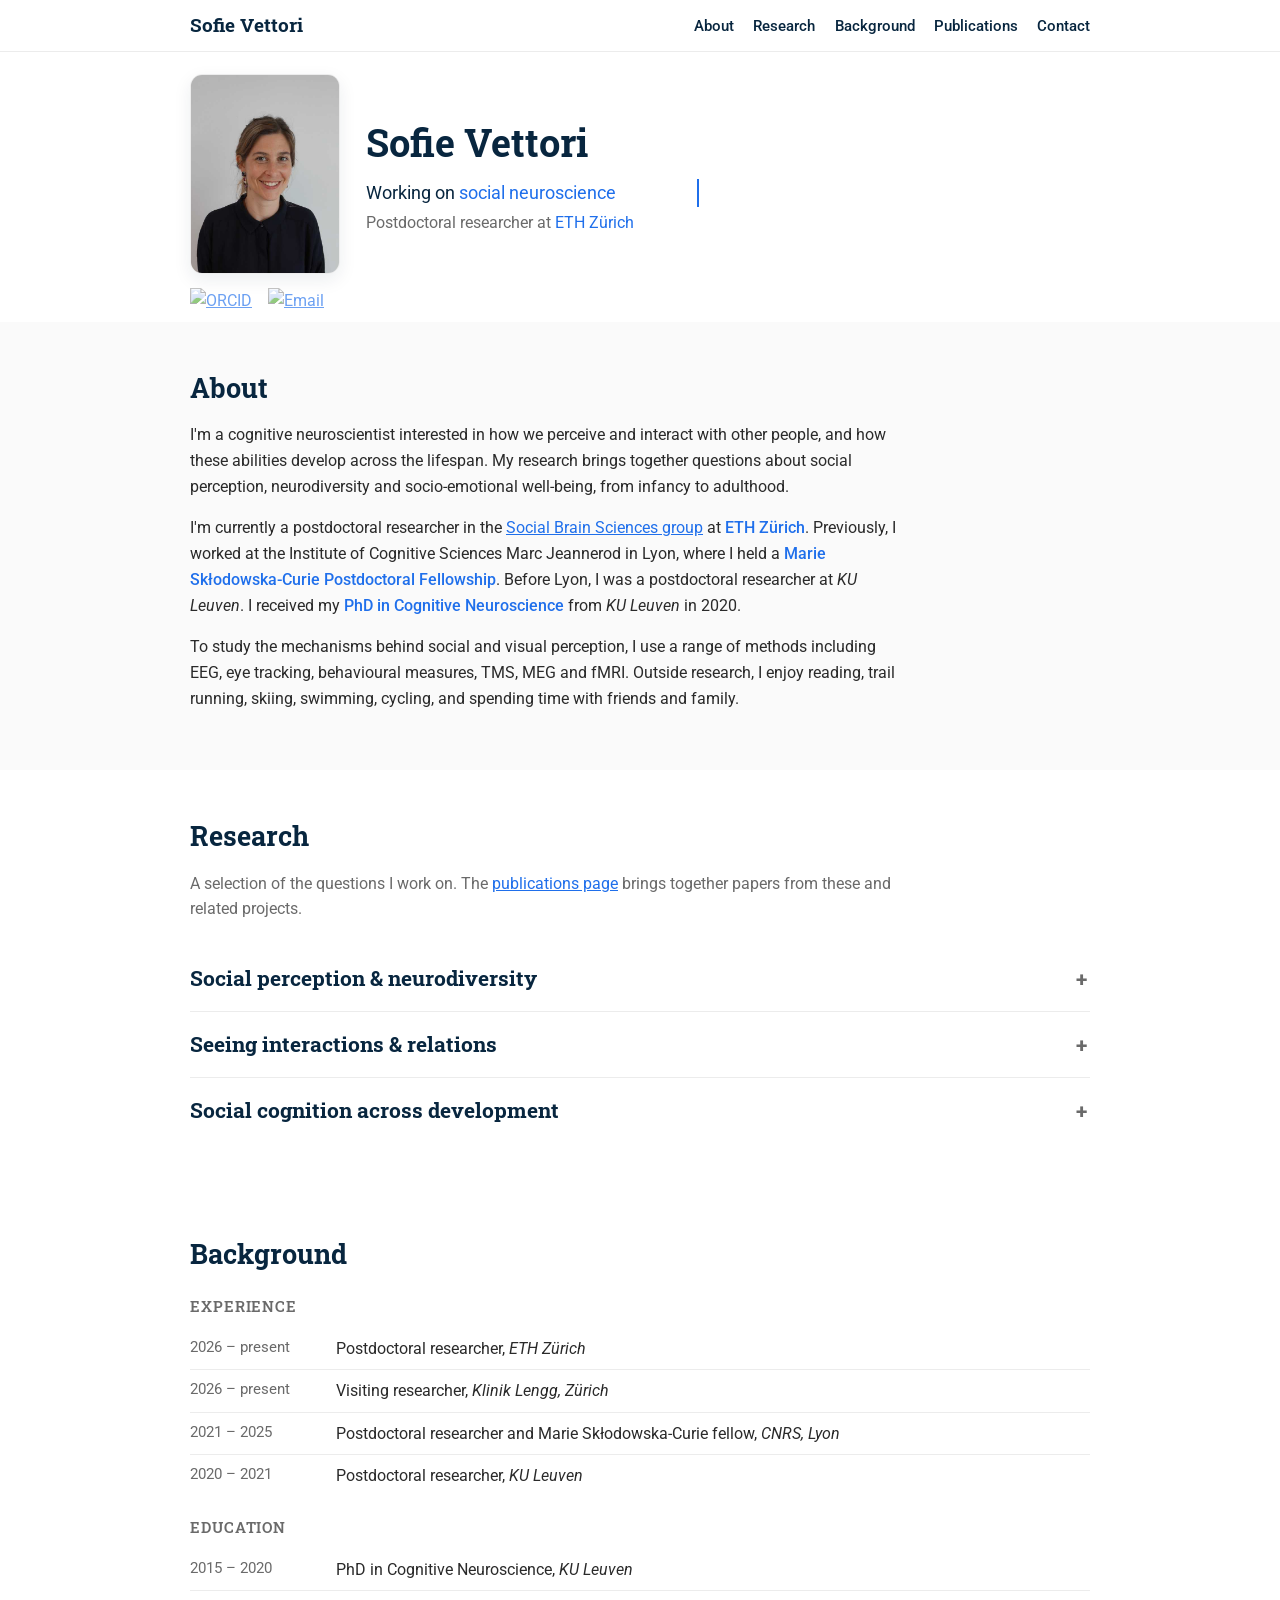
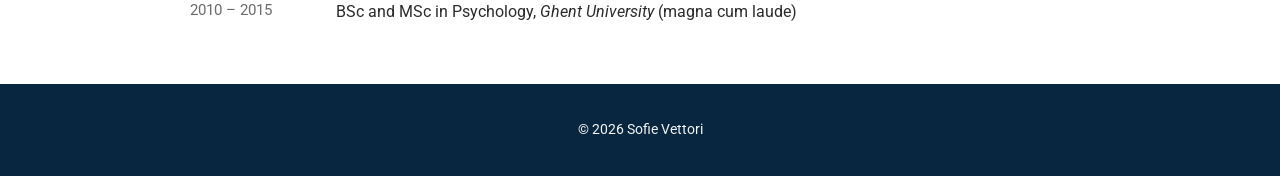
==== index.html @ 2a382808 "Fix home navigation links" ====
<!DOCTYPE html>
<html lang="en">
<head>
    <meta charset="UTF-8" />
    <meta name="viewport" content="width=device-width, initial-scale=1.0" />
    <title>Sofie Vettori</title>
    <meta name="description" content="Sofie Vettori — cognitive neuroscientist studying social interaction and visual perception across the lifespan." />
    <link rel="icon" href="data:image/svg+xml,%3Csvg xmlns='http://www.w3.org/2000/svg' viewBox='0 0 32 32'%3E%3Ccircle cx='16' cy='16' r='12' fill='%231f6feb'/%3E%3C/svg%3E" />
    <link rel="preconnect" href="https://fonts.googleapis.com" />
    <link rel="preconnect" href="https://fonts.gstatic.com" crossorigin />
    <link href="https://fonts.googleapis.com/css?family=Roboto:300,400,500,700|Roboto+Slab:300,400,500,700&display=swap" rel="stylesheet" />
    <link rel="stylesheet" href="css/style.css" />
</head>
<body>
    <header id="home" class="hero-section">
        <nav class="navbar"><div class="container nav-container">
            <a href="#home" class="logo">Sofie Vettori</a>
            <button id="nav-toggle" class="nav-toggle" aria-label="Toggle navigation" aria-controls="nav-links" aria-expanded="false">☰</button>
            <ul id="nav-links" class="nav-links">
                <li><a href="#about">About</a></li><li><a href="#research">Research</a></li><li><a href="#background">Background</a></li><li><a href="publications.html">Publications</a></li><li><a href="mailto:sofie.vettori@gess.ethz.ch">Contact</a></li>
            </ul>
        </div></nav>
        <div class="hero-content"><div class="container">
            <div class="hero-top">
                <div class="profile-pic-wrap"><img src="images/sofie-vettori.jpg" alt="Sofie Vettori" class="profile-pic" /></div>
                <div><h1><strong>Sofie</strong> Vettori</h1><p class="tagline">Working on <span id="typed-text">social neuroscience</span></p><p class="affiliation">Postdoctoral researcher at <a href="https://sbs.ethz.ch/people/postdocs/dr--sofie-vettori.html" target="_blank" rel="noopener">ETH Zürich</a></p></div>
            </div>
            <div class="social-icons"><a href="https://orcid.org/0000-0002-3190-514X" target="_blank" rel="noopener" title="ORCID"><img src="https://cdn.jsdelivr.net/npm/simple-icons@latest/icons/orcid.svg" alt="ORCID" /></a><a href="mailto:sofie.vettori@gess.ethz.ch" title="Email"><img src="https://cdn.jsdelivr.net/npm/simple-icons@latest/icons/maildotru.svg" alt="Email" /></a></div>
        </div></div>
    </header>
    <main>
        <section id="about" class="about-section"><div class="container">
            <h2>About</h2>
            <p>I'm a cognitive neuroscientist interested in how we perceive and interact with other people, and how these abilities develop across the lifespan. My research brings together questions about social perception, neurodiversity and socio-emotional well-being, from infancy to adulthood.</p>
            <p>I'm currently a postdoctoral researcher in the <a href="https://sbs.ethz.ch/" target="_blank" rel="noopener">Social Brain Sciences group</a> at <span class="accent">ETH Zürich</span>. Previously, I worked at the Institute of Cognitive Sciences Marc Jeannerod in Lyon, where I held a <span class="accent">Marie Skłodowska-Curie Postdoctoral Fellowship</span>. Before Lyon, I was a postdoctoral researcher at <em>KU Leuven</em>. I received my <span class="accent">PhD in Cognitive Neuroscience</span> from <em>KU Leuven</em> in 2020.</p>
            <p>To study the mechanisms behind social and visual perception, I use a range of methods including EEG, eye tracking, behavioural measures, TMS, MEG and fMRI. Outside research, I enjoy reading, trail running, skiing, swimming, cycling, and spending time with friends and family.</p>
        </div></section>
        <section id="research" class="research-section"><div class="container">
            <h2>Research</h2>
            <p class="section-intro">A selection of the questions I work on. The <a href="publications.html">publications page</a> brings together papers from these and related projects.</p>
            <details class="topic"><summary>Social perception &amp; neurodiversity</summary><p>How do we attend to and process faces and social information? I have used frequency-tagging EEG and eye tracking to study individual differences in social and face perception, including in autistic and non-autistic children (<a href="https://doi.org/10.1016/j.cortex.2019.12.013">Cortex, 2020</a>; <a href="https://doi.org/10.1186/s13229-020-00396-5">Molecular Autism, 2020</a>).</p></details>
            <details class="topic"><summary>Seeing interactions &amp; relations</summary><p>Everyday scenes contain more than individual people and objects: they contain relationships between them. My work explores how visual cues support the rapid perception of who is doing what to whom, and how we perceive relations between objects (<a href="https://doi.org/10.1037/xge0001657">Journal of Experimental Psychology: General, 2025</a>; <a href="https://doi.org/10.1037/xge0002012">2026</a>).</p></details>
            <details class="topic"><summary>Social cognition across development</summary><p>Studying infants offers a window into the early foundations of social understanding. With colleagues in Lyon, I investigated how infants represent the roles of participants in social events (<a href="https://doi.org/10.1016/j.cub.2024.07.081">Current Biology, 2024</a>).</p></details>
        </div></section>
        <section id="background" class="education-section"><div class="container"><h2>Background</h2>
            <h3 class="subhead">Experience</h3><ul class="timeline"><li><span class="date">2026 – present</span><span class="role">Postdoctoral researcher, <em>ETH Zürich</em></span></li><li><span class="date">2026 – present</span><span class="role">Visiting researcher, <em>Klinik Lengg, Zürich</em></span></li><li><span class="date">2021 – 2025</span><span class="role">Postdoctoral researcher and Marie Skłodowska-Curie fellow, <em>CNRS, Lyon</em></span></li><li><span class="date">2020 – 2021</span><span class="role">Postdoctoral researcher, <em>KU Leuven</em></span></li></ul>
            <h3 class="subhead">Education</h3><ul class="timeline"><li><span class="date">2015 – 2020</span><span class="role">PhD in Cognitive Neuroscience, <em>KU Leuven</em></span></li><li><span class="date">2010 – 2015</span><span class="role">BSc and MSc in Psychology, <em>Ghent University</em> (magna cum laude)</span></li></ul>
        </div></section>
    </main>
    <footer><div class="container"><p>&copy; <span id="year"></span> Sofie Vettori</p></div></footer>
    <script src="js/site.js"></script>
</body></html>
---- css/style.css ----
/* ---------- Tokens ---------- */
:root {
    --primary-color: #08263f;
    --accent-color: #1f6feb;
    --text-color: #2a2a2a;
    --muted-color: #6a6a6a;
    --light-bg: #fafafa;
    --light-text: #f5f5f5;
    --rule: #ececec;
    --section-padding: 44px;
    --font-body: 'Roboto', -apple-system, BlinkMacSystemFont, sans-serif;
    --font-head: 'Roboto Slab', Georgia, serif;
    font-family: var(--font-body);
    line-height: 1.6;
}

h1, h2, h3, h4, h5, h6, .logo {
    font-family: var(--font-head);
}

* { box-sizing: border-box; }

body {
    margin: 0;
    color: var(--text-color);
    background-color: #ffffff;
    padding-top: 56px; /* offset for fixed navbar */
}

.container {
    width: 90%;
    max-width: 900px;
    margin: 0 auto;
}

a { color: var(--accent-color); }
.accent { color: var(--accent-color); font-weight: 500; font-style: normal; }

/* ---------- Navbar ---------- */
.navbar {
    position: fixed;
    top: 0; left: 0; right: 0;
    width: 100%;
    background-color: #ffffff;
    color: var(--primary-color);
    z-index: 1100;
    box-shadow: 0 1px 0 var(--rule);
}
.nav-container {
    display: flex;
    align-items: center;
    justify-content: space-between;
    padding: 10px 0;
}
.logo {
    font-size: 1.2rem;
    font-weight: 700;
    color: var(--primary-color);
    text-decoration: none;
}
.nav-links {
    list-style: none;
    margin: 0;
    padding: 0;
    display: flex;
    gap: 1.2rem;
    flex-wrap: wrap;
}
.nav-links a {
    color: var(--primary-color);
    text-decoration: none;
    font-weight: 500;
    font-size: 0.95rem;
    transition: color 0.2s ease;
}
.nav-links a:hover,
.nav-links a[aria-current="page"] {
    color: var(--accent-color);
}
.nav-toggle {
    display: none;
    background: transparent;
    border: none;
    font-size: 1.3rem;
    cursor: pointer;
    color: var(--primary-color);
}

/* ---------- Hero ---------- */
.hero-section {
    background: #ffffff;
    padding: 18px 0 8px;
    color: var(--primary-color);
    /* defensive: never inherit any leftover flex/height that would center vertically */
    display: block;
    height: auto;
    min-height: 0;
}
.hero-content { padding-top: 0; }
.hero-top {
    display: flex;
    align-items: center;
    gap: 1.6rem;
    flex-wrap: wrap;
}
.profile-pic-wrap {
    width: 150px;
    height: 200px;
    border-radius: 12px;
    overflow: hidden;
    flex: 0 0 150px;
    box-shadow: 0 6px 18px rgba(8,38,63,0.08);
    border: 1px solid var(--rule);
    animation: picIn 700ms ease both;
    background: var(--light-bg);
}
.profile-pic { width: 100%; height: 100%; object-fit: cover; object-position: center 20%; display: block; }
@keyframes picIn {
    from { opacity: 0; transform: scale(0.92); }
    to { opacity: 1; transform: scale(1); }
}
.hero-content h1 {
    font-size: 2.4rem;
    margin: 0 0 0.3rem;
    font-weight: 700;
}
.hero-content h1 .highlight { color: var(--accent-color); }
.tagline {
    font-size: 1.1rem;
    margin: 0;
    color: var(--primary-color);
}
.affiliation {
    margin: 0.2rem 0 0;
    font-size: 1rem;
    color: var(--muted-color);
}
.affiliation a {
    text-decoration: none;
}
.affiliation a:hover {
    text-decoration: underline;
}
#typed-text {
    color: var(--accent-color);
    border-right: 2px solid var(--accent-color);
    padding-right: 2px;
    display: inline-block;
    min-width: 240px;
    animation: blinkCursor 0.8s steps(1) infinite;
}
@keyframes blinkCursor {
    0%, 50% { border-color: var(--accent-color); }
    51%, 100% { border-color: transparent; }
}
.social-icons {
    display: flex;
    gap: 1rem;
    margin-top: 0.9rem;
}
.social-icons a img {
    width: 22px;
    height: 22px;
    opacity: 0.65;
    transition: opacity 0.2s ease;
}
.social-icons a img:hover { opacity: 1; }

/* publications page slim header (no hero) */
.page-header { background: transparent; }

/* ---------- Sections ---------- */
section { padding: var(--section-padding) 0; }
section h2 {
    font-size: 1.7rem;
    margin: 0 0 0.8rem;
    color: var(--primary-color);
    font-weight: 700;
}
section h3 {
    font-size: 1.15rem;
    color: var(--primary-color);
    margin: 0 0 0.4rem;
}
.section-intro {
    color: var(--muted-color);
    margin: 0 0 1.5rem;
    max-width: 720px;
}
.note {
    color: var(--muted-color);
    font-size: 0.92rem;
}

.about-section { background-color: var(--light-bg); }
.about-section p {
    max-width: 720px;
    font-size: 1.02rem;
    margin: 0 0 0.9rem;
}

/* ---------- Research topics ---------- */
/* collapsible topics (using native <details>/<summary>) */
.research-section .topic {
    border-top: 1px solid var(--rule);
}
.research-section .topic:first-of-type {
    border-top: none;
}
.research-section .topic > summary {
    list-style: none;            /* hide default marker */
    cursor: pointer;
    padding: 1rem 1.8rem 1rem 0;
    font-family: var(--font-head);
    font-size: 1.3rem;
    font-weight: 700;
    color: var(--primary-color);
    position: relative;
    user-select: none;
}
.research-section .topic > summary::-webkit-details-marker { display: none; }
.research-section .topic > summary::after {
    content: "+";
    position: absolute;
    right: 0.2rem;
    top: 50%;
    transform: translateY(-50%);
    font-size: 1.3rem;
    color: var(--muted-color);
    transition: transform 0.2s ease;
}
.research-section .topic[open] > summary::after {
    content: "−";
}
.research-section .topic > summary:hover {
    color: var(--accent-color);
}
.research-section .topic[open] > summary {
    color: var(--accent-color);
}
.research-section .topic > p {
    margin: 0 0 1.1rem;
    max-width: 720px;
}

/* ---------- Selected publications (curated list on home) ---------- */
.selected-list {
    list-style: none;
    padding: 0;
    margin: 0;
}
.selected-item {
    padding: 0.9rem 0;
    border-top: 1px solid var(--rule);
}
.selected-item:first-child { border-top: none; }
.selected-item h3 {
    font-size: 1.05rem;
    margin: 0 0 0.25rem;
    font-weight: 600;
}
.selected-item .venue {
    margin: 0;
    font-size: 0.95rem;
    color: var(--muted-color);
}
.selected-item .pub-authors {
    margin: 0.15rem 0 0;
    font-size: 0.9rem;
    color: var(--muted-color);
}

/* ---------- Background timeline ---------- */
.education-section { background-color: #ffffff; }
.subhead {
    font-size: 0.95rem;
    text-transform: uppercase;
    letter-spacing: 0.06em;
    color: var(--muted-color);
    margin: 1.2rem 0 0.6rem;
    font-weight: 600;
}
.timeline {
    list-style: none;
    padding: 0;
    margin: 0 0 0.5rem;
}
.timeline li {
    display: flex;
    gap: 1rem;
    padding: 0.5rem 0;
    border-top: 1px solid var(--rule);
    font-size: 0.98rem;
}
.timeline li:first-child { border-top: none; }
.timeline .date {
    flex: 0 0 130px;
    color: var(--muted-color);
    font-variant-numeric: tabular-nums;
    font-size: 0.93rem;
}
.timeline .role { flex: 1; }

/* ---------- Publications page (auto-rendered) ---------- */
.publications-section { background-color: #ffffff; }
.publications-section h1 {
    font-size: 1.8rem;
    margin: 0 0 0.5rem;
    color: var(--primary-color);
}
.subhead-section {
    font-size: 1.2rem;
    margin: 2rem 0 0.6rem;
    color: var(--primary-color);
    padding-bottom: 0.3rem;
    border-bottom: 1px solid var(--rule);
}
.publications-section h3 {
    margin-top: 1.6rem;
    margin-bottom: 0.4rem;
    font-size: 1.2rem;
    color: var(--primary-color);
    border-bottom: 2px solid var(--accent-color);
    display: inline-block;
}
.publication-list {
    margin: 0 0 1rem 1rem;
    padding-left: 1rem;
}
.publication-item {
    margin-bottom: 0.9rem;
    line-height: 1.5;
}
.publication-item em { font-style: italic; }
.publication-item a { text-decoration: none; }
.publication-item a:hover { text-decoration: underline; }
.pub-authors {
    margin: 0.1rem 0 0;
    font-size: 0.93rem;
    color: var(--muted-color);
}

/* ---------- Diagnostics / warnings ---------- */
.warning { color: #b33; font-style: italic; }
.diagnostics { font-size: 0.85rem; color: var(--muted-color); }

/* ---------- Footer ---------- */
footer {
    background: var(--primary-color);
    color: var(--light-text);
    padding: 20px 0;
    text-align: center;
    font-size: 0.9rem;
}

/* ---------- Responsive ---------- */
/* ---------- Tablet & phone ---------- */
@media screen and (max-width: 768px) {
    .hero-content h1 { font-size: 1.7rem; }
    .tagline { font-size: 1rem; }
    #typed-text { min-width: 140px; }
    section { padding: 36px 0; }
    section h2 { font-size: 1.45rem; }

    .hero-top { gap: 1rem; }
    .profile-pic-wrap { width: 120px; height: 160px; flex: 0 0 120px; }

    .nav-toggle { display: inline-block; }
    .nav-links {
        display: none;
        flex-direction: column;
        gap: 0;
        background: #fff;
        padding: 8px 0;
        position: absolute;
        right: 10px;
        top: 56px;
        box-shadow: 0 4px 12px rgba(0,0,0,0.08);
        border-radius: 6px;
        min-width: 220px;
    }
    .nav-links.open { display: flex; }
    /* bigger tap targets for nav links inside the dropdown */
    .nav-links li { width: 100%; }
    .nav-links a {
        display: block;
        padding: 12px 18px;
        font-size: 1rem;
    }

    /* bigger tap targets for social icons */
    .social-icons { gap: 0.4rem; }
    .social-icons a {
        display: inline-flex;
        align-items: center;
        justify-content: center;
        padding: 10px;
    }

    .timeline li { flex-direction: column; gap: 0.1rem; padding: 0.6rem 0; }
    .timeline .date { flex: none; }

    /* prevent long titles / urls from overflowing */
    .publication-item,
    .selected-item h3 {
        overflow-wrap: anywhere;
        word-break: break-word;
    }

    /* publication list a touch less indented on mobile */
    .publication-list {
        margin: 0 0 1rem 0;
        padding-left: 1.2rem;
    }
}

/* ---------- Very small phones ---------- */
@media screen and (max-width: 480px) {
    body { padding-top: 52px; }
    .container { width: 92%; }
    .hero-content h1 { font-size: 1.45rem; }
    .tagline { font-size: 0.95rem; }
    #typed-text { min-width: 110px; }
    .profile-pic-wrap { width: 96px; height: 128px; flex: 0 0 96px; }
    section h2 { font-size: 1.3rem; }
    .selected-item h3 { font-size: 1rem; }
    .research-section .topic > summary { font-size: 1rem; }
    .nav-links { top: 52px; }
}
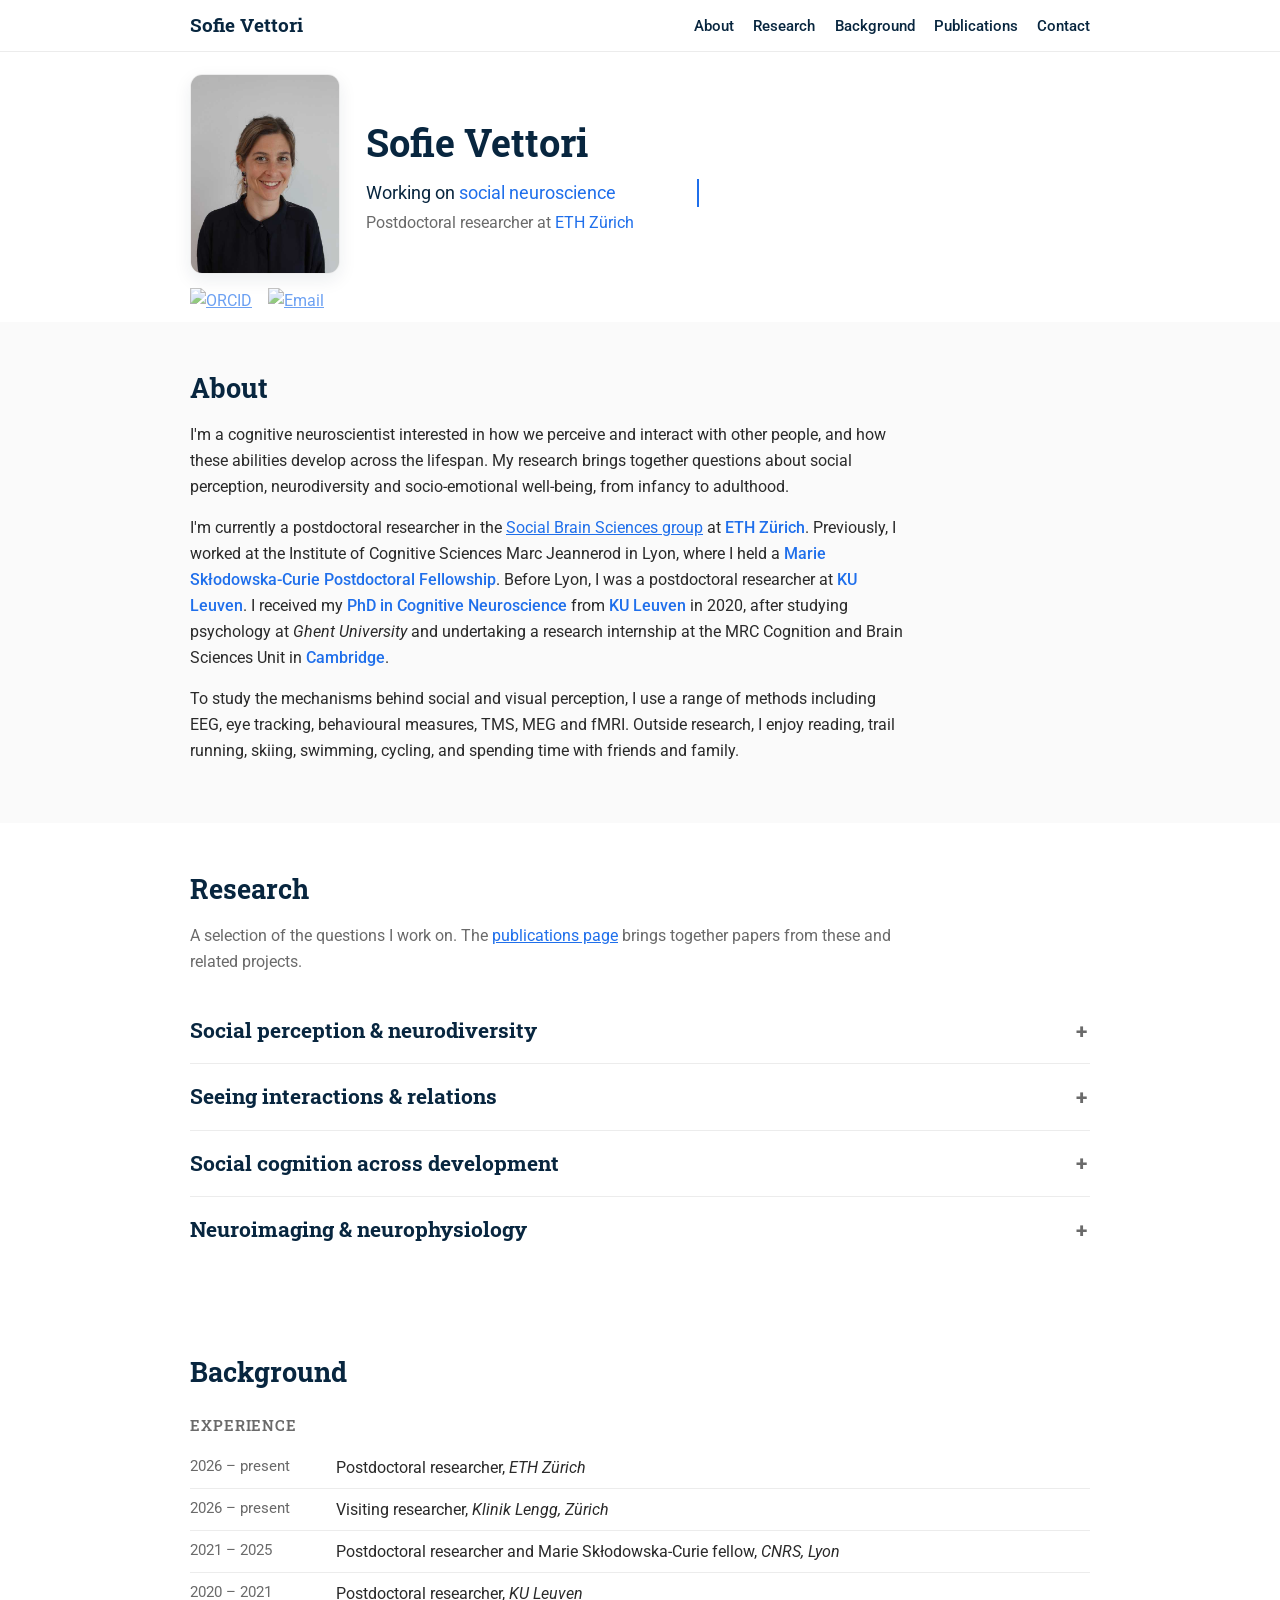
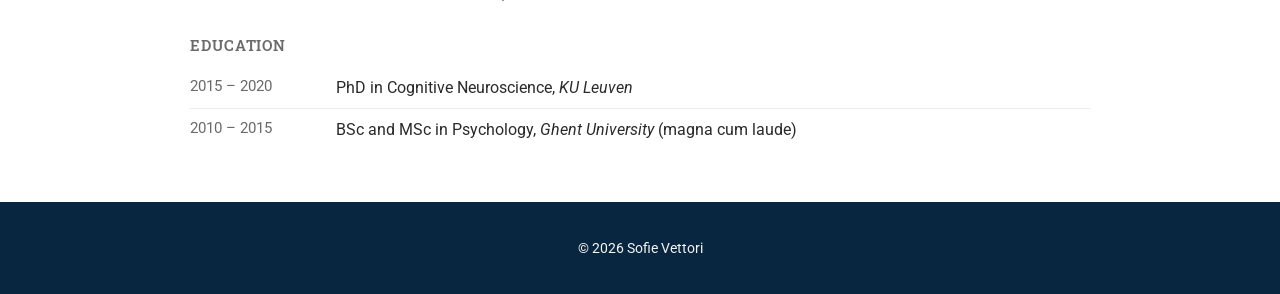
==== commit f0ea23b1: "Update research sections and illustrations" ====
--- a/index.html
+++ b/index.html
@@ -9,7 +9,7 @@
     <link rel="preconnect" href="https://fonts.googleapis.com" />
     <link rel="preconnect" href="https://fonts.gstatic.com" crossorigin />
     <link href="https://fonts.googleapis.com/css?family=Roboto:300,400,500,700|Roboto+Slab:300,400,500,700&display=swap" rel="stylesheet" />
-    <link rel="stylesheet" href="css/style.css" />
+    <link rel="stylesheet" href="css/style.css?v=4" />
 </head>
 <body>
     <header id="home" class="hero-section">
@@ -32,15 +32,16 @@
         <section id="about" class="about-section"><div class="container">
             <h2>About</h2>
             <p>I'm a cognitive neuroscientist interested in how we perceive and interact with other people, and how these abilities develop across the lifespan. My research brings together questions about social perception, neurodiversity and socio-emotional well-being, from infancy to adulthood.</p>
-            <p>I'm currently a postdoctoral researcher in the <a href="https://sbs.ethz.ch/" target="_blank" rel="noopener">Social Brain Sciences group</a> at <span class="accent">ETH Zürich</span>. Previously, I worked at the Institute of Cognitive Sciences Marc Jeannerod in Lyon, where I held a <span class="accent">Marie Skłodowska-Curie Postdoctoral Fellowship</span>. Before Lyon, I was a postdoctoral researcher at <em>KU Leuven</em>. I received my <span class="accent">PhD in Cognitive Neuroscience</span> from <em>KU Leuven</em> in 2020.</p>
+            <p>I'm currently a postdoctoral researcher in the <a href="https://sbs.ethz.ch/" target="_blank" rel="noopener">Social Brain Sciences group</a> at <span class="accent">ETH Zürich</span>. Previously, I worked at the Institute of Cognitive Sciences Marc Jeannerod in Lyon, where I held a <span class="accent">Marie Skłodowska-Curie Postdoctoral Fellowship</span>. Before Lyon, I was a postdoctoral researcher at <span class="accent">KU Leuven</span>. I received my <span class="accent">PhD in Cognitive Neuroscience</span> from <span class="accent">KU Leuven</span> in 2020, after studying psychology at <em>Ghent University</em> and undertaking a research internship at the MRC Cognition and Brain Sciences Unit in <span class="accent">Cambridge</span>.</p>
             <p>To study the mechanisms behind social and visual perception, I use a range of methods including EEG, eye tracking, behavioural measures, TMS, MEG and fMRI. Outside research, I enjoy reading, trail running, skiing, swimming, cycling, and spending time with friends and family.</p>
         </div></section>
         <section id="research" class="research-section"><div class="container">
             <h2>Research</h2>
             <p class="section-intro">A selection of the questions I work on. The <a href="publications.html">publications page</a> brings together papers from these and related projects.</p>
-            <details class="topic"><summary>Social perception &amp; neurodiversity</summary><p>How do we attend to and process faces and social information? I have used frequency-tagging EEG and eye tracking to study individual differences in social and face perception, including in autistic and non-autistic children (<a href="https://doi.org/10.1016/j.cortex.2019.12.013">Cortex, 2020</a>; <a href="https://doi.org/10.1186/s13229-020-00396-5">Molecular Autism, 2020</a>).</p></details>
-            <details class="topic"><summary>Seeing interactions &amp; relations</summary><p>Everyday scenes contain more than individual people and objects: they contain relationships between them. My work explores how visual cues support the rapid perception of who is doing what to whom, and how we perceive relations between objects (<a href="https://doi.org/10.1037/xge0001657">Journal of Experimental Psychology: General, 2025</a>; <a href="https://doi.org/10.1037/xge0002012">2026</a>).</p></details>
-            <details class="topic"><summary>Social cognition across development</summary><p>Studying infants offers a window into the early foundations of social understanding. With colleagues in Lyon, I investigated how infants represent the roles of participants in social events (<a href="https://doi.org/10.1016/j.cub.2024.07.081">Current Biology, 2024</a>).</p></details>
+            <details class="topic"><summary>Social perception &amp; neurodiversity</summary><div class="topic-content"><p>How do we attend to and process faces and social information? I have used frequency-tagging EEG and eye tracking to study individual differences in social and face perception, including in autistic and non-autistic children (<a href="https://doi.org/10.1016/j.cortex.2019.12.013">Cortex, 2020</a>; <a href="https://doi.org/10.1186/s13229-020-00396-5">Molecular Autism, 2020</a>).</p><figure class="topic-figure"><img src="images/eeg-electrode-illustration.png" alt="Illustration of EEG caps with posterior electrode locations highlighted" loading="lazy" width="1774" height="887" /><figcaption>Illustrative EEG electrode locations</figcaption></figure></div></details>
+            <details class="topic"><summary>Seeing interactions &amp; relations</summary><div class="topic-content"><p>Everyday scenes contain more than individual people and objects: they contain relationships between them. My work explores how visual cues support the rapid perception of who is doing what to whom, and how we perceive relations between objects (<a href="https://doi.org/10.1037/xge0001657">Journal of Experimental Psychology: General, 2025</a>; <a href="https://doi.org/10.1037/xge0002012">2026</a>).</p><img src="images/social-interaction.png" alt="Illustration of an observer watching a social interaction on a screen" loading="lazy" width="1536" height="1024" /></div></details>
+            <details class="topic"><summary>Social cognition across development</summary><div class="topic-content"><p>Studying infants offers a window into the early foundations of social understanding. With colleagues in Lyon, I investigated how infants represent the roles of participants in social events (<a href="https://doi.org/10.1016/j.cub.2024.07.081">Current Biology, 2024</a>).</p><img src="images/neurodevelopment.png" alt="Illustration of the brain in an infant, child and adult" loading="lazy" width="1920" height="818" /></div></details>
+            <details class="topic"><summary>Neuroimaging &amp; neurophysiology</summary><div class="topic-content"><p>I use complementary methods to investigate how the brain supports perception and social cognition. These include frequency-tagging EEG to measure the timing of neural responses, eye tracking to study visual attention, and fMRI and MEG to examine brain activity. I have also used TMS alongside muscle recordings to investigate responses to social scenes. Combining methods helps connect neural responses with perception and behaviour.</p><img src="images/neuroscience-methods.png" alt="Illustration of MEG, fMRI, EEG and TMS equipment" loading="lazy" width="1536" height="1024" /></div></details>
         </div></section>
         <section id="background" class="education-section"><div class="container"><h2>Background</h2>
             <h3 class="subhead">Experience</h3><ul class="timeline"><li><span class="date">2026 – present</span><span class="role">Postdoctoral researcher, <em>ETH Zürich</em></span></li><li><span class="date">2026 – present</span><span class="role">Visiting researcher, <em>Klinik Lengg, Zürich</em></span></li><li><span class="date">2021 – 2025</span><span class="role">Postdoctoral researcher and Marie Skłodowska-Curie fellow, <em>CNRS, Lyon</em></span></li><li><span class="date">2020 – 2021</span><span class="role">Postdoctoral researcher, <em>KU Leuven</em></span></li></ul>
--- a/css/style.css
+++ b/css/style.css
@@ -428,3 +428,14 @@
     .nav-links { top: 52px; }
 }
 
+/* Illustrations appear only when their research topic is open. */
+.topic-content { display: grid; grid-template-columns: minmax(0, 1fr) 200px; gap: 1.5rem; align-items: start; padding-bottom: 1.1rem; }
+.topic-content p { margin: 0; }
+.topic-content img { display: block; width: 100%; height: auto; max-height: 125px; object-fit: contain; }
+@media (max-width: 600px) {
+    .topic-content { grid-template-columns: 1fr; gap: .75rem; }
+    .topic-content img { width: min(200px, 100%); max-height: 125px; }
+}
+
+.topic-figure { margin: 0; }
+.topic-figure figcaption { color: var(--muted-color); font-size: .8rem; line-height: 1.4; margin-top: .35rem; }
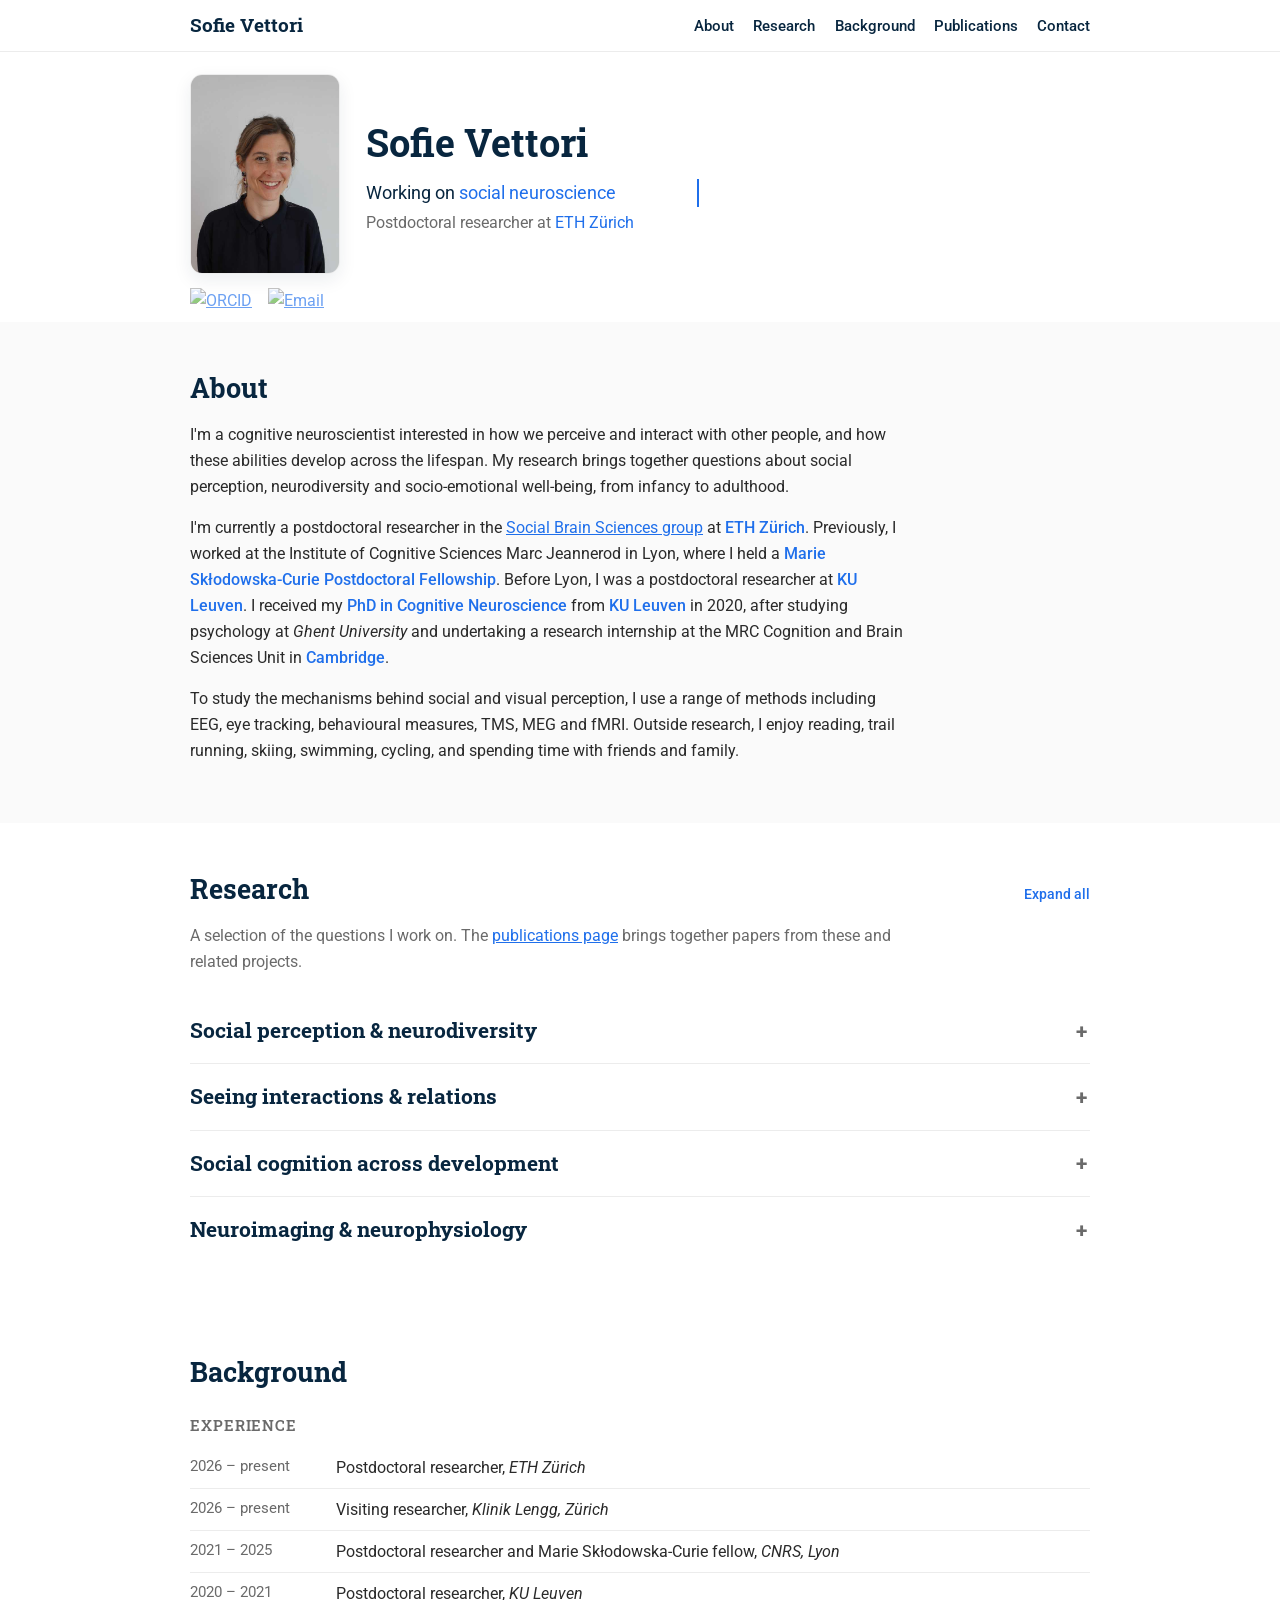
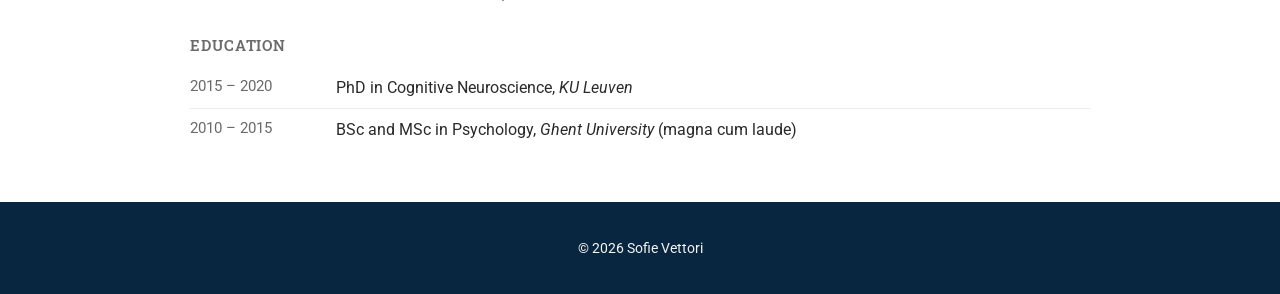
==== commit d763685b: "Update research sections and illustrations" ====
--- a/index.html
+++ b/index.html
@@ -9,7 +9,7 @@
     <link rel="preconnect" href="https://fonts.googleapis.com" />
     <link rel="preconnect" href="https://fonts.gstatic.com" crossorigin />
     <link href="https://fonts.googleapis.com/css?family=Roboto:300,400,500,700|Roboto+Slab:300,400,500,700&display=swap" rel="stylesheet" />
-    <link rel="stylesheet" href="css/style.css?v=4" />
+    <link rel="stylesheet" href="css/style.css?v=5" />
 </head>
 <body>
     <header id="home" class="hero-section">
@@ -36,9 +36,9 @@
             <p>To study the mechanisms behind social and visual perception, I use a range of methods including EEG, eye tracking, behavioural measures, TMS, MEG and fMRI. Outside research, I enjoy reading, trail running, skiing, swimming, cycling, and spending time with friends and family.</p>
         </div></section>
         <section id="research" class="research-section"><div class="container">
-            <h2>Research</h2>
+            <div class="research-heading"><h2>Research</h2><button type="button" class="expand-topics" hidden>Expand all</button></div>
             <p class="section-intro">A selection of the questions I work on. The <a href="publications.html">publications page</a> brings together papers from these and related projects.</p>
-            <details class="topic"><summary>Social perception &amp; neurodiversity</summary><div class="topic-content"><p>How do we attend to and process faces and social information? I have used frequency-tagging EEG and eye tracking to study individual differences in social and face perception, including in autistic and non-autistic children (<a href="https://doi.org/10.1016/j.cortex.2019.12.013">Cortex, 2020</a>; <a href="https://doi.org/10.1186/s13229-020-00396-5">Molecular Autism, 2020</a>).</p><figure class="topic-figure"><img src="images/eeg-electrode-illustration.png" alt="Illustration of EEG caps with posterior electrode locations highlighted" loading="lazy" width="1774" height="887" /><figcaption>Illustrative EEG electrode locations</figcaption></figure></div></details>
+            <details class="topic"><summary>Social perception &amp; neurodiversity</summary><div class="topic-content"><p>How do we attend to and process faces and social information? I have used frequency-tagging EEG and eye tracking to study individual differences in social and face perception, including in autistic and non-autistic children (<a href="https://doi.org/10.1016/j.cortex.2019.12.013">Cortex, 2020</a>; <a href="https://doi.org/10.1186/s13229-020-00396-5">Molecular Autism, 2020</a>).</p><figure class="topic-figure"><img src="images/eeg-electrode-illustration.png" alt="Illustration of EEG caps with posterior electrode locations highlighted" loading="lazy" width="1774" height="887" /></figure></div></details>
             <details class="topic"><summary>Seeing interactions &amp; relations</summary><div class="topic-content"><p>Everyday scenes contain more than individual people and objects: they contain relationships between them. My work explores how visual cues support the rapid perception of who is doing what to whom, and how we perceive relations between objects (<a href="https://doi.org/10.1037/xge0001657">Journal of Experimental Psychology: General, 2025</a>; <a href="https://doi.org/10.1037/xge0002012">2026</a>).</p><img src="images/social-interaction.png" alt="Illustration of an observer watching a social interaction on a screen" loading="lazy" width="1536" height="1024" /></div></details>
             <details class="topic"><summary>Social cognition across development</summary><div class="topic-content"><p>Studying infants offers a window into the early foundations of social understanding. With colleagues in Lyon, I investigated how infants represent the roles of participants in social events (<a href="https://doi.org/10.1016/j.cub.2024.07.081">Current Biology, 2024</a>).</p><img src="images/neurodevelopment.png" alt="Illustration of the brain in an infant, child and adult" loading="lazy" width="1920" height="818" /></div></details>
             <details class="topic"><summary>Neuroimaging &amp; neurophysiology</summary><div class="topic-content"><p>I use complementary methods to investigate how the brain supports perception and social cognition. These include frequency-tagging EEG to measure the timing of neural responses, eye tracking to study visual attention, and fMRI and MEG to examine brain activity. I have also used TMS alongside muscle recordings to investigate responses to social scenes. Combining methods helps connect neural responses with perception and behaviour.</p><img src="images/neuroscience-methods.png" alt="Illustration of MEG, fMRI, EEG and TMS equipment" loading="lazy" width="1536" height="1024" /></div></details>
@@ -49,5 +49,5 @@
         </div></section>
     </main>
     <footer><div class="container"><p>&copy; <span id="year"></span> Sofie Vettori</p></div></footer>
-    <script src="js/site.js"></script>
+    <script src="js/site.js?v=2"></script>
 </body></html>
--- a/css/style.css
+++ b/css/style.css
@@ -438,4 +438,9 @@
 }
 
 .topic-figure { margin: 0; }
-.topic-figure figcaption { color: var(--muted-color); font-size: .8rem; line-height: 1.4; margin-top: .35rem; }
+
+.research-heading { display: flex; align-items: baseline; justify-content: space-between; gap: 1rem; }
+.expand-topics { font: inherit; font-size: .9rem; font-weight: 500; color: var(--accent-color); background: none; border: 0; padding: .4rem 0 .4rem .5rem; cursor: pointer; white-space: nowrap; }
+.expand-topics:hover { text-decoration: underline; }
+.expand-topics:focus-visible { outline: 2px solid var(--accent-color); outline-offset: 3px; }
+.expand-topics[hidden] { display: none; }
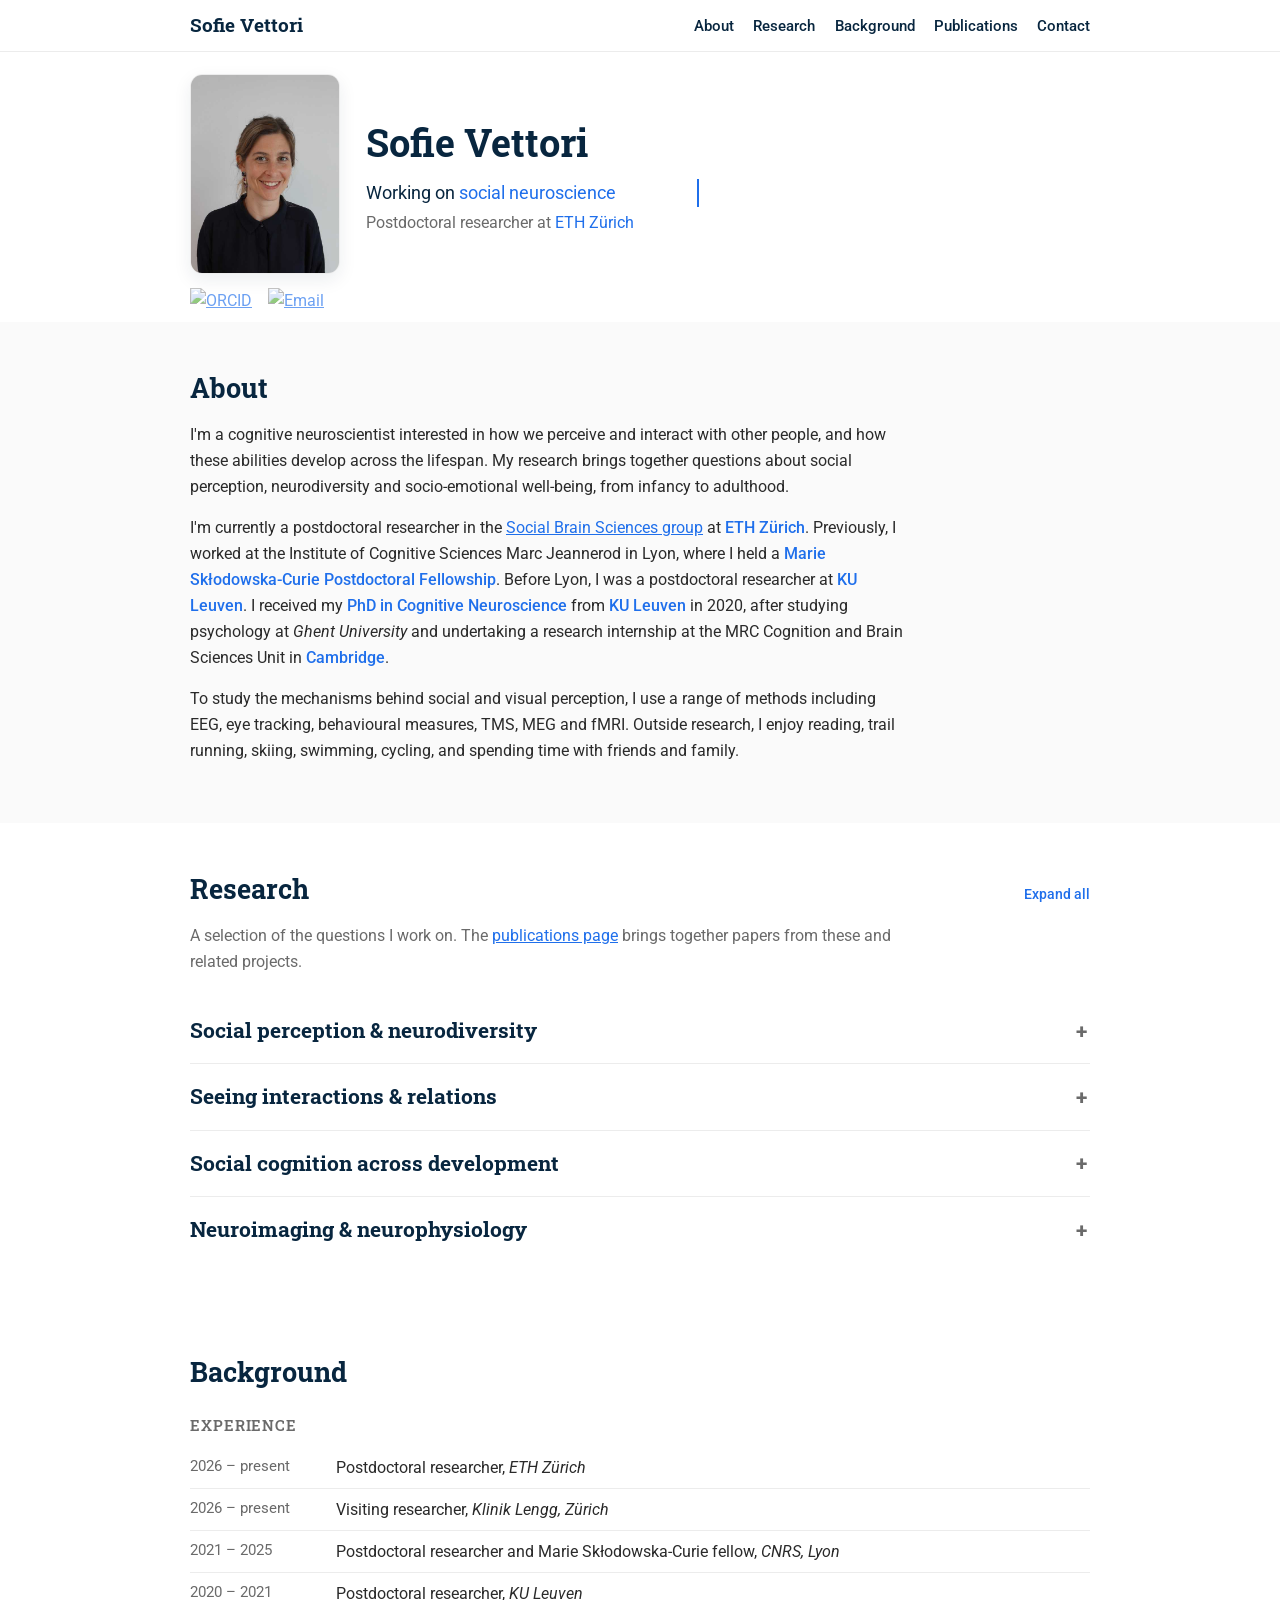
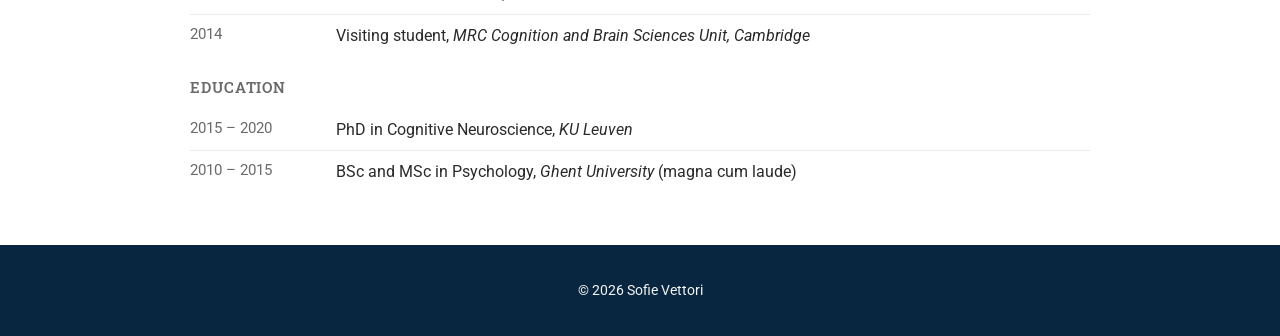
==== commit ad1bd276: "Update Sofie's website" ====
--- a/index.html
+++ b/index.html
@@ -44,7 +44,7 @@
             <details class="topic"><summary>Neuroimaging &amp; neurophysiology</summary><div class="topic-content"><p>I use complementary methods to investigate how the brain supports perception and social cognition. These include frequency-tagging EEG to measure the timing of neural responses, eye tracking to study visual attention, and fMRI and MEG to examine brain activity. I have also used TMS alongside muscle recordings to investigate responses to social scenes. Combining methods helps connect neural responses with perception and behaviour.</p><img src="images/neuroscience-methods.png" alt="Illustration of MEG, fMRI, EEG and TMS equipment" loading="lazy" width="1536" height="1024" /></div></details>
         </div></section>
         <section id="background" class="education-section"><div class="container"><h2>Background</h2>
-            <h3 class="subhead">Experience</h3><ul class="timeline"><li><span class="date">2026 – present</span><span class="role">Postdoctoral researcher, <em>ETH Zürich</em></span></li><li><span class="date">2026 – present</span><span class="role">Visiting researcher, <em>Klinik Lengg, Zürich</em></span></li><li><span class="date">2021 – 2025</span><span class="role">Postdoctoral researcher and Marie Skłodowska-Curie fellow, <em>CNRS, Lyon</em></span></li><li><span class="date">2020 – 2021</span><span class="role">Postdoctoral researcher, <em>KU Leuven</em></span></li></ul>
+            <h3 class="subhead">Experience</h3><ul class="timeline"><li><span class="date">2026 – present</span><span class="role">Postdoctoral researcher, <em>ETH Zürich</em></span></li><li><span class="date">2026 – present</span><span class="role">Visiting researcher, <em>Klinik Lengg, Zürich</em></span></li><li><span class="date">2021 – 2025</span><span class="role">Postdoctoral researcher and Marie Skłodowska-Curie fellow, <em>CNRS, Lyon</em></span></li><li><span class="date">2020 – 2021</span><span class="role">Postdoctoral researcher, <em>KU Leuven</em></span></li><li><span class="date">2014</span><span class="role">Visiting student, <em>MRC Cognition and Brain Sciences Unit, Cambridge</em></span></li></ul>
             <h3 class="subhead">Education</h3><ul class="timeline"><li><span class="date">2015 – 2020</span><span class="role">PhD in Cognitive Neuroscience, <em>KU Leuven</em></span></li><li><span class="date">2010 – 2015</span><span class="role">BSc and MSc in Psychology, <em>Ghent University</em> (magna cum laude)</span></li></ul>
         </div></section>
     </main>
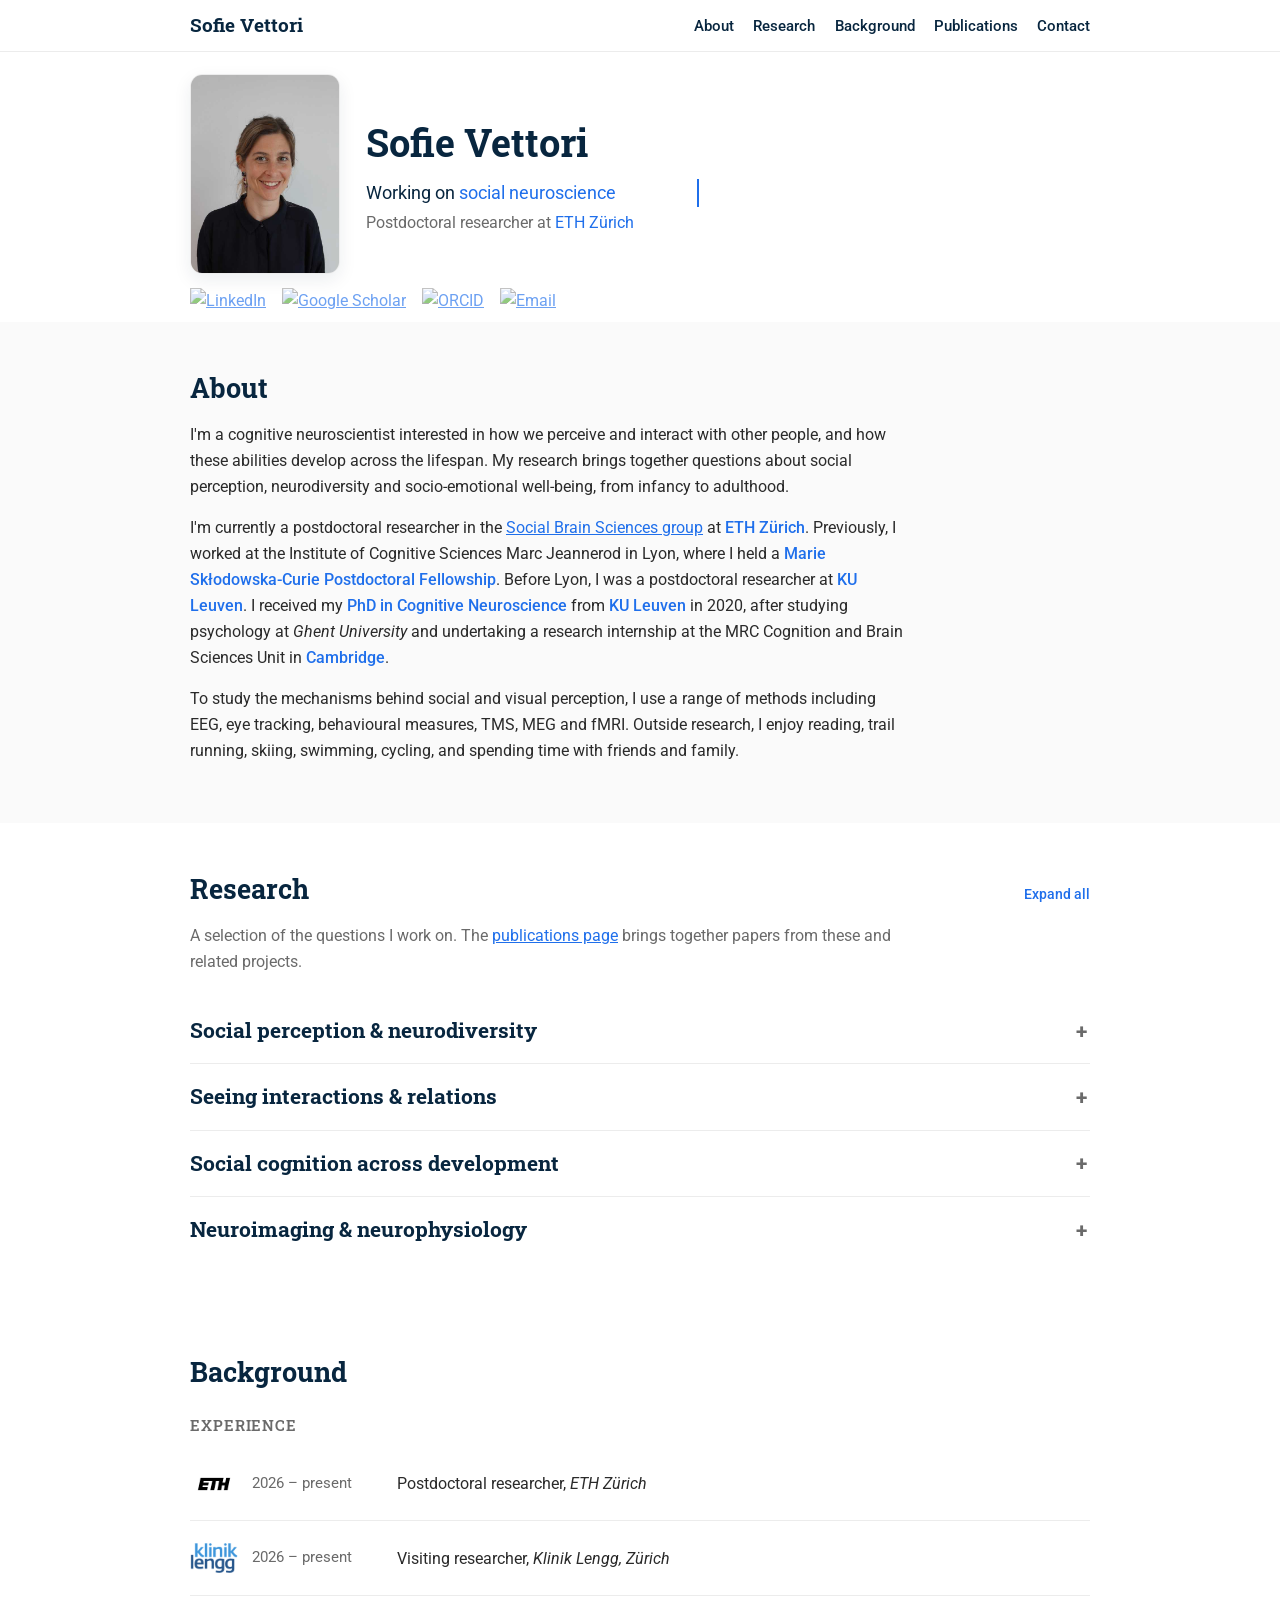
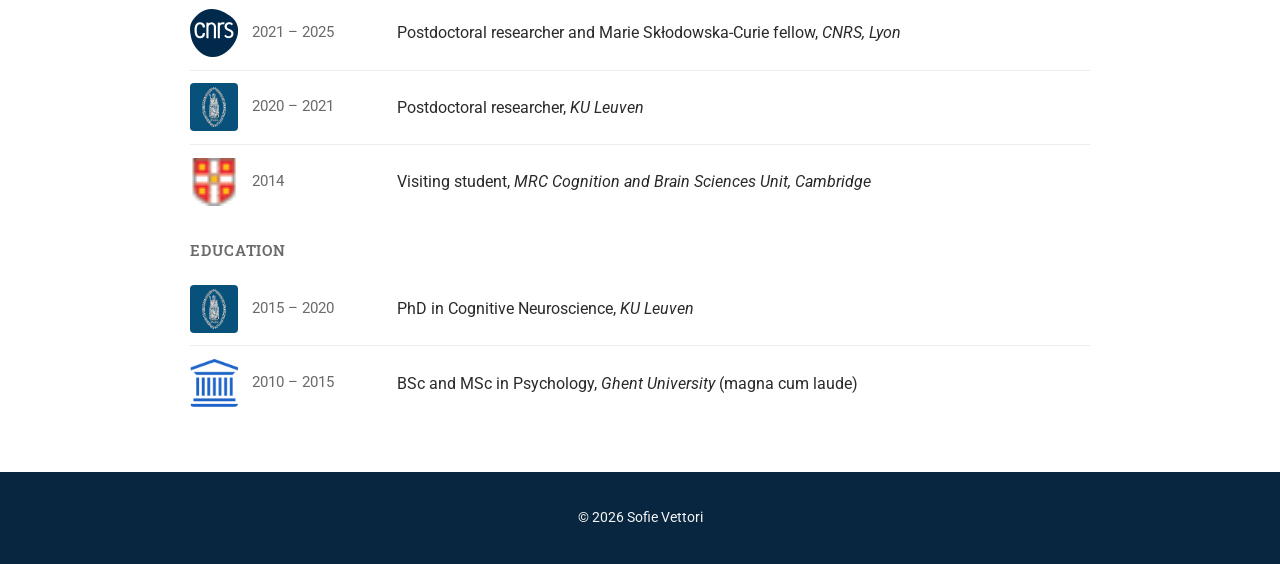
==== commit f9522346: "Update experience and education timelines" ====
--- a/index.html
+++ b/index.html
@@ -9,7 +9,7 @@
     <link rel="preconnect" href="https://fonts.googleapis.com" />
     <link rel="preconnect" href="https://fonts.gstatic.com" crossorigin />
     <link href="https://fonts.googleapis.com/css?family=Roboto:300,400,500,700|Roboto+Slab:300,400,500,700&display=swap" rel="stylesheet" />
-    <link rel="stylesheet" href="css/style.css?v=5" />
+    <link rel="stylesheet" href="css/style.css?v=7" />
 </head>
 <body>
     <header id="home" class="hero-section">
@@ -25,7 +25,7 @@
                 <div class="profile-pic-wrap"><img src="images/sofie-vettori.jpg" alt="Sofie Vettori" class="profile-pic" /></div>
                 <div><h1><strong>Sofie</strong> Vettori</h1><p class="tagline">Working on <span id="typed-text">social neuroscience</span></p><p class="affiliation">Postdoctoral researcher at <a href="https://sbs.ethz.ch/people/postdocs/dr--sofie-vettori.html" target="_blank" rel="noopener">ETH Zürich</a></p></div>
             </div>
-            <div class="social-icons"><a href="https://orcid.org/0000-0002-3190-514X" target="_blank" rel="noopener" title="ORCID"><img src="https://cdn.jsdelivr.net/npm/simple-icons@latest/icons/orcid.svg" alt="ORCID" /></a><a href="mailto:sofie.vettori@gess.ethz.ch" title="Email"><img src="https://cdn.jsdelivr.net/npm/simple-icons@latest/icons/maildotru.svg" alt="Email" /></a></div>
+            <div class="social-icons"><a href="https://www.linkedin.com/in/sofie-vettori-a08723131/" target="_blank" rel="noopener" title="LinkedIn"><img src="https://cdn.jsdelivr.net/npm/simple-icons@latest/icons/linkedin.svg" alt="LinkedIn" /></a><a href="https://scholar.google.com/citations?user=XlaB8v4AAAAJ" target="_blank" rel="noopener" title="Google Scholar"><img src="https://cdn.jsdelivr.net/npm/simple-icons@latest/icons/googlescholar.svg" alt="Google Scholar" /></a><a href="https://orcid.org/0000-0002-3190-514X" target="_blank" rel="noopener" title="ORCID"><img src="https://cdn.jsdelivr.net/npm/simple-icons@latest/icons/orcid.svg" alt="ORCID" /></a><a href="mailto:sofie.vettori@gess.ethz.ch" title="Email"><img src="https://cdn.jsdelivr.net/npm/simple-icons@latest/icons/maildotru.svg" alt="Email" /></a></div>
         </div></div>
     </header>
     <main>
@@ -44,8 +44,8 @@
             <details class="topic"><summary>Neuroimaging &amp; neurophysiology</summary><div class="topic-content"><p>I use complementary methods to investigate how the brain supports perception and social cognition. These include frequency-tagging EEG to measure the timing of neural responses, eye tracking to study visual attention, and fMRI and MEG to examine brain activity. I have also used TMS alongside muscle recordings to investigate responses to social scenes. Combining methods helps connect neural responses with perception and behaviour.</p><img src="images/neuroscience-methods.png" alt="Illustration of MEG, fMRI, EEG and TMS equipment" loading="lazy" width="1536" height="1024" /></div></details>
         </div></section>
         <section id="background" class="education-section"><div class="container"><h2>Background</h2>
-            <h3 class="subhead">Experience</h3><ul class="timeline"><li><span class="date">2026 – present</span><span class="role">Postdoctoral researcher, <em>ETH Zürich</em></span></li><li><span class="date">2026 – present</span><span class="role">Visiting researcher, <em>Klinik Lengg, Zürich</em></span></li><li><span class="date">2021 – 2025</span><span class="role">Postdoctoral researcher and Marie Skłodowska-Curie fellow, <em>CNRS, Lyon</em></span></li><li><span class="date">2020 – 2021</span><span class="role">Postdoctoral researcher, <em>KU Leuven</em></span></li><li><span class="date">2014</span><span class="role">Visiting student, <em>MRC Cognition and Brain Sciences Unit, Cambridge</em></span></li></ul>
-            <h3 class="subhead">Education</h3><ul class="timeline"><li><span class="date">2015 – 2020</span><span class="role">PhD in Cognitive Neuroscience, <em>KU Leuven</em></span></li><li><span class="date">2010 – 2015</span><span class="role">BSc and MSc in Psychology, <em>Ghent University</em> (magna cum laude)</span></li></ul>
+            <h3 class="subhead">Experience</h3><ul class="timeline"><li><img class="institution-icon" src="images/institutions/eth.png" alt="" width="48" height="48" /><span class="date">2026 – present</span><span class="role">Postdoctoral researcher, <em>ETH Zürich</em></span></li><li><img class="institution-icon" src="images/institutions/lengg.png" alt="" width="48" height="48" /><span class="date">2026 – present</span><span class="role">Visiting researcher, <em>Klinik Lengg, Zürich</em></span></li><li><img class="institution-icon" src="images/institutions/cnrs.png" alt="" width="48" height="48" /><span class="date">2021 – 2025</span><span class="role">Postdoctoral researcher and Marie Skłodowska-Curie fellow, <em>CNRS, Lyon</em></span></li><li><img class="institution-icon institution-icon-ku" src="images/institutions/kuleuven.png" alt="" width="48" height="48" /><span class="date">2020 – 2021</span><span class="role">Postdoctoral researcher, <em>KU Leuven</em></span></li><li><img class="institution-icon" src="images/institutions/cambridge.png" alt="" width="48" height="48" /><span class="date">2014</span><span class="role">Visiting student, <em>MRC Cognition and Brain Sciences Unit, Cambridge</em></span></li></ul>
+            <h3 class="subhead">Education</h3><ul class="timeline"><li><img class="institution-icon institution-icon-ku" src="images/institutions/kuleuven.png" alt="" width="48" height="48" /><span class="date">2015 – 2020</span><span class="role">PhD in Cognitive Neuroscience, <em>KU Leuven</em></span></li><li><img class="institution-icon" src="images/institutions/ghent.png" alt="" width="48" height="48" /><span class="date">2010 – 2015</span><span class="role">BSc and MSc in Psychology, <em>Ghent University</em> (magna cum laude)</span></li></ul>
         </div></section>
     </main>
     <footer><div class="container"><p>&copy; <span id="year"></span> Sofie Vettori</p></div></footer>
--- a/css/style.css
+++ b/css/style.css
@@ -444,3 +444,14 @@
 .expand-topics:hover { text-decoration: underline; }
 .expand-topics:focus-visible { outline: 2px solid var(--accent-color); outline-offset: 3px; }
 .expand-topics[hidden] { display: none; }
+
+/* Institution marks have their own column in the background timeline. */
+.timeline li { display: grid; grid-template-columns: 48px 130px minmax(0, 1fr); gap: .9rem; align-items: center; padding: .8rem 0; }
+.timeline .institution-icon { display: block; width: 48px; height: 48px; object-fit: contain; border-radius: 4px; }
+.timeline .institution-icon-ku { background: #07517a; padding: 4px; }
+.timeline .date, .timeline .role { min-width: 0; }
+@media (max-width: 600px) {
+    .timeline li { grid-template-columns: 42px minmax(0, 1fr); column-gap: .8rem; row-gap: .1rem; align-items: start; }
+    .timeline .institution-icon { width: 42px; height: 42px; grid-column: 1; grid-row: 1 / span 2; }
+    .timeline .date, .timeline .role { grid-column: 2; }
+}
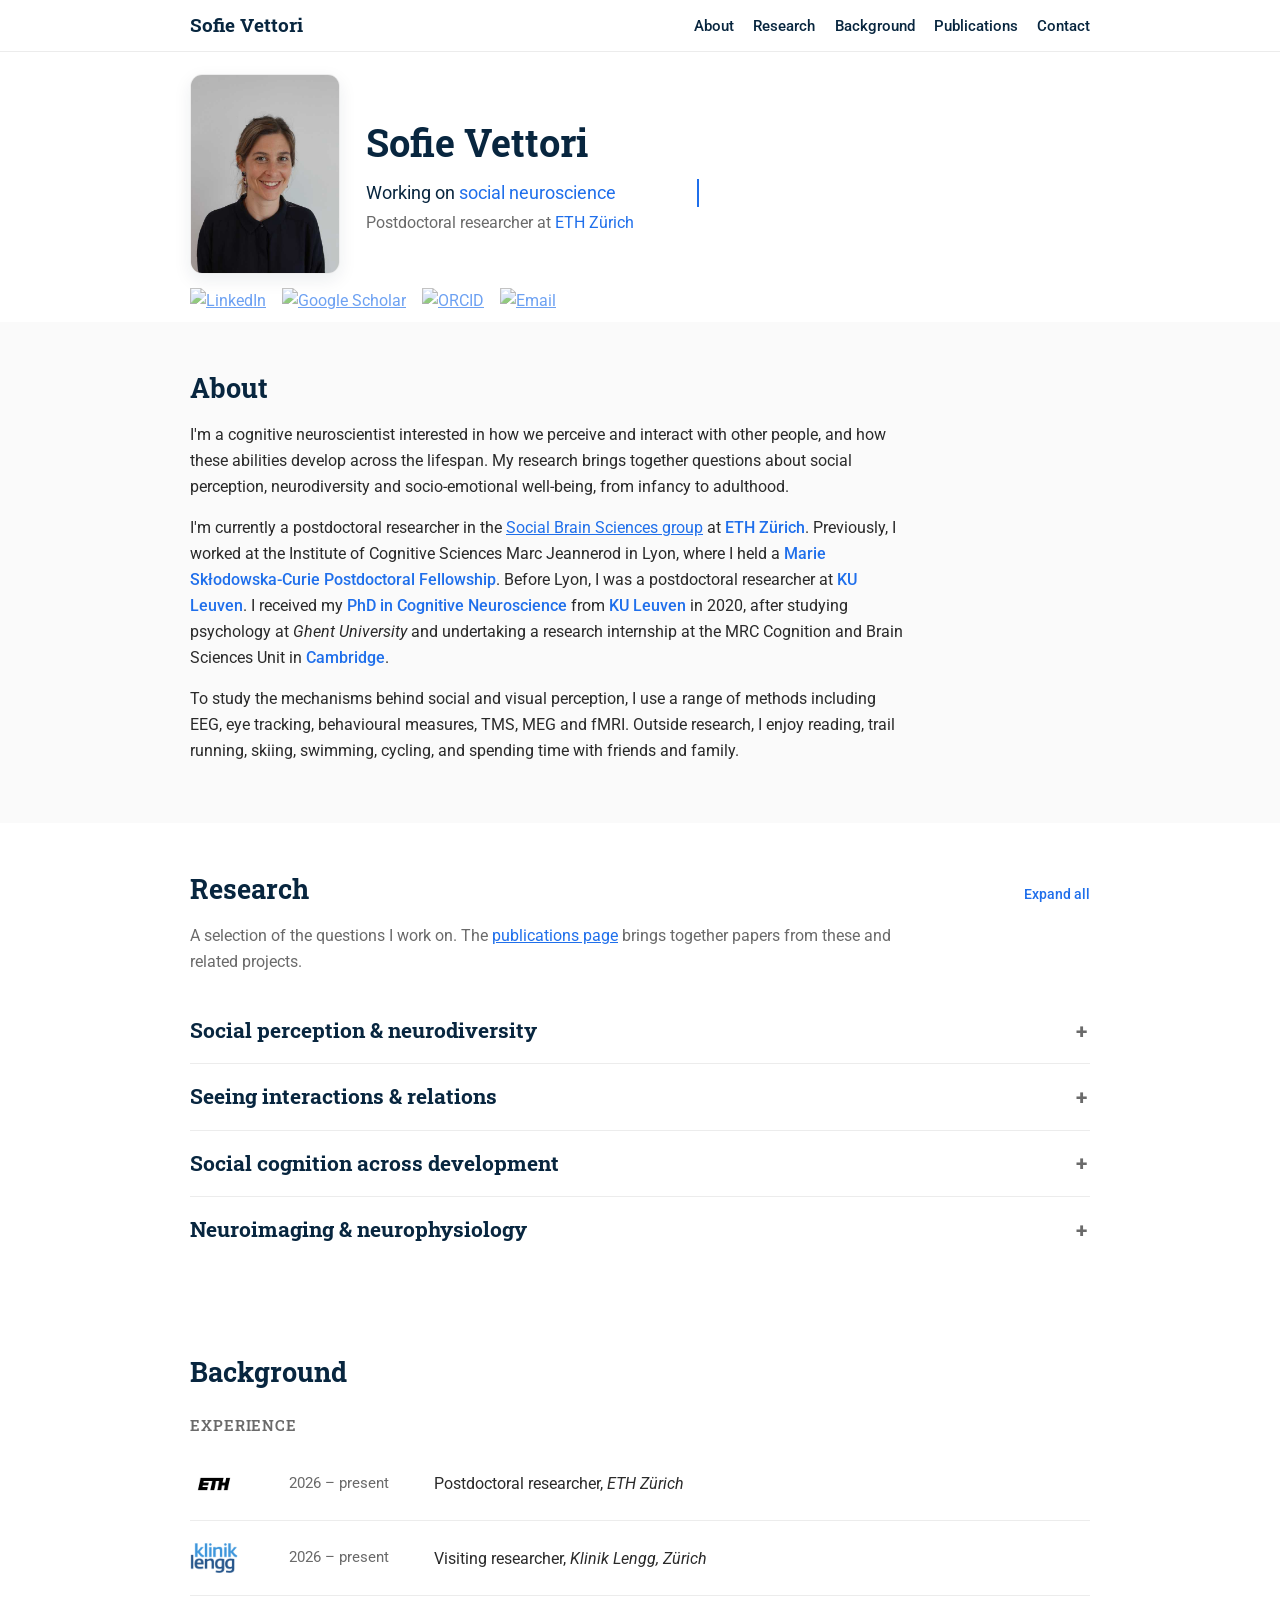
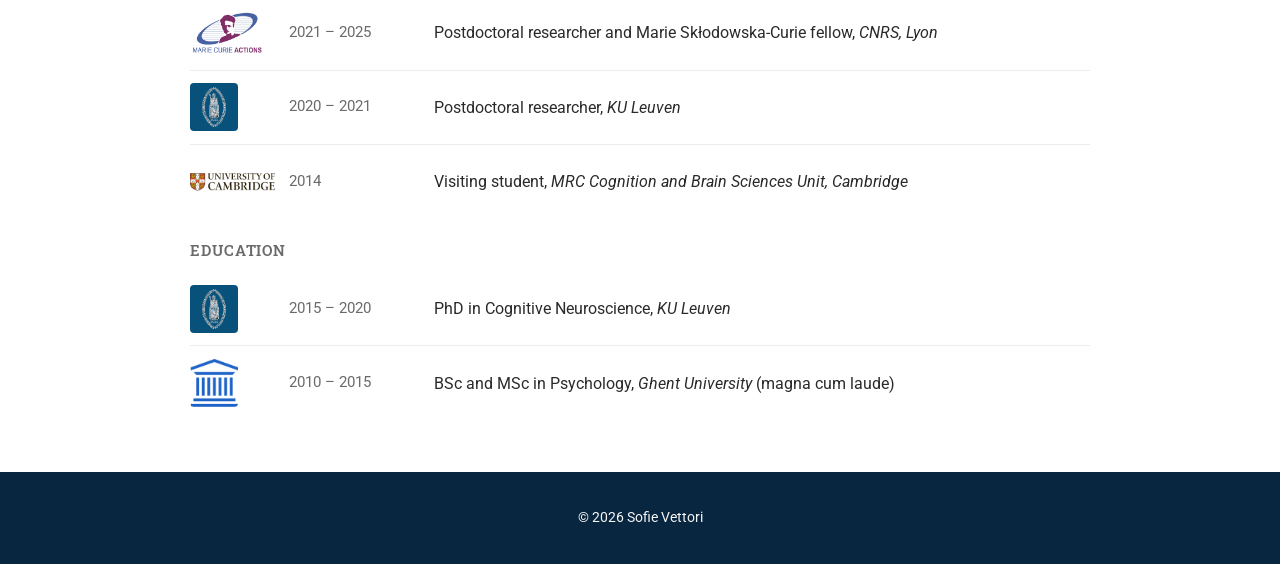
==== commit 8f3b8ef3: "Improve experience timeline logos" ====
--- a/index.html
+++ b/index.html
@@ -9,7 +9,7 @@
     <link rel="preconnect" href="https://fonts.googleapis.com" />
     <link rel="preconnect" href="https://fonts.gstatic.com" crossorigin />
     <link href="https://fonts.googleapis.com/css?family=Roboto:300,400,500,700|Roboto+Slab:300,400,500,700&display=swap" rel="stylesheet" />
-    <link rel="stylesheet" href="css/style.css?v=7" />
+    <link rel="stylesheet" href="css/style.css?v=9" />
 </head>
 <body>
     <header id="home" class="hero-section">
@@ -44,7 +44,7 @@
             <details class="topic"><summary>Neuroimaging &amp; neurophysiology</summary><div class="topic-content"><p>I use complementary methods to investigate how the brain supports perception and social cognition. These include frequency-tagging EEG to measure the timing of neural responses, eye tracking to study visual attention, and fMRI and MEG to examine brain activity. I have also used TMS alongside muscle recordings to investigate responses to social scenes. Combining methods helps connect neural responses with perception and behaviour.</p><img src="images/neuroscience-methods.png" alt="Illustration of MEG, fMRI, EEG and TMS equipment" loading="lazy" width="1536" height="1024" /></div></details>
         </div></section>
         <section id="background" class="education-section"><div class="container"><h2>Background</h2>
-            <h3 class="subhead">Experience</h3><ul class="timeline"><li><img class="institution-icon" src="images/institutions/eth.png" alt="" width="48" height="48" /><span class="date">2026 – present</span><span class="role">Postdoctoral researcher, <em>ETH Zürich</em></span></li><li><img class="institution-icon" src="images/institutions/lengg.png" alt="" width="48" height="48" /><span class="date">2026 – present</span><span class="role">Visiting researcher, <em>Klinik Lengg, Zürich</em></span></li><li><img class="institution-icon" src="images/institutions/cnrs.png" alt="" width="48" height="48" /><span class="date">2021 – 2025</span><span class="role">Postdoctoral researcher and Marie Skłodowska-Curie fellow, <em>CNRS, Lyon</em></span></li><li><img class="institution-icon institution-icon-ku" src="images/institutions/kuleuven.png" alt="" width="48" height="48" /><span class="date">2020 – 2021</span><span class="role">Postdoctoral researcher, <em>KU Leuven</em></span></li><li><img class="institution-icon" src="images/institutions/cambridge.png" alt="" width="48" height="48" /><span class="date">2014</span><span class="role">Visiting student, <em>MRC Cognition and Brain Sciences Unit, Cambridge</em></span></li></ul>
+            <h3 class="subhead">Experience</h3><ul class="timeline"><li><img class="institution-icon" src="images/institutions/eth.png" alt="" width="48" height="48" /><span class="date">2026 – present</span><span class="role">Postdoctoral researcher, <em>ETH Zürich</em></span></li><li><img class="institution-icon" src="images/institutions/lengg.png" alt="" width="48" height="48" /><span class="date">2026 – present</span><span class="role">Visiting researcher, <em>Klinik Lengg, Zürich</em></span></li><li><img class="institution-icon institution-icon-msca" src="images/institutions/msca.png" alt="" width="48" height="48" /><span class="date">2021 – 2025</span><span class="role">Postdoctoral researcher and Marie Skłodowska-Curie fellow, <em>CNRS, Lyon</em></span></li><li><img class="institution-icon institution-icon-ku" src="images/institutions/kuleuven.png" alt="" width="48" height="48" /><span class="date">2020 – 2021</span><span class="role">Postdoctoral researcher, <em>KU Leuven</em></span></li><li><img class="institution-icon institution-icon-cambridge" src="images/institutions/cambridge-full.webp" alt="" width="48" height="48" /><span class="date">2014</span><span class="role">Visiting student, <em>MRC Cognition and Brain Sciences Unit, Cambridge</em></span></li></ul>
             <h3 class="subhead">Education</h3><ul class="timeline"><li><img class="institution-icon institution-icon-ku" src="images/institutions/kuleuven.png" alt="" width="48" height="48" /><span class="date">2015 – 2020</span><span class="role">PhD in Cognitive Neuroscience, <em>KU Leuven</em></span></li><li><img class="institution-icon" src="images/institutions/ghent.png" alt="" width="48" height="48" /><span class="date">2010 – 2015</span><span class="role">BSc and MSc in Psychology, <em>Ghent University</em> (magna cum laude)</span></li></ul>
         </div></section>
     </main>
--- a/css/style.css
+++ b/css/style.css
@@ -446,12 +446,16 @@
 .expand-topics[hidden] { display: none; }
 
 /* Institution marks have their own column in the background timeline. */
-.timeline li { display: grid; grid-template-columns: 48px 130px minmax(0, 1fr); gap: .9rem; align-items: center; padding: .8rem 0; }
+.timeline li { display: grid; grid-template-columns: 85px 130px minmax(0, 1fr); gap: .9rem; align-items: center; padding: .8rem 0; }
 .timeline .institution-icon { display: block; width: 48px; height: 48px; object-fit: contain; border-radius: 4px; }
 .timeline .institution-icon-ku { background: #07517a; padding: 4px; }
 .timeline .date, .timeline .role { min-width: 0; }
 @media (max-width: 600px) {
-    .timeline li { grid-template-columns: 42px minmax(0, 1fr); column-gap: .8rem; row-gap: .1rem; align-items: start; }
+    .timeline li { grid-template-columns: 85px minmax(0, 1fr); column-gap: .8rem; row-gap: .1rem; align-items: start; }
     .timeline .institution-icon { width: 42px; height: 42px; grid-column: 1; grid-row: 1 / span 2; }
     .timeline .date, .timeline .role { grid-column: 2; }
 }
+
+.timeline .institution-icon-cambridge { width: 85px; height: 48px; }
+
+.timeline .institution-icon-msca { width: 75px; height: 48px; }
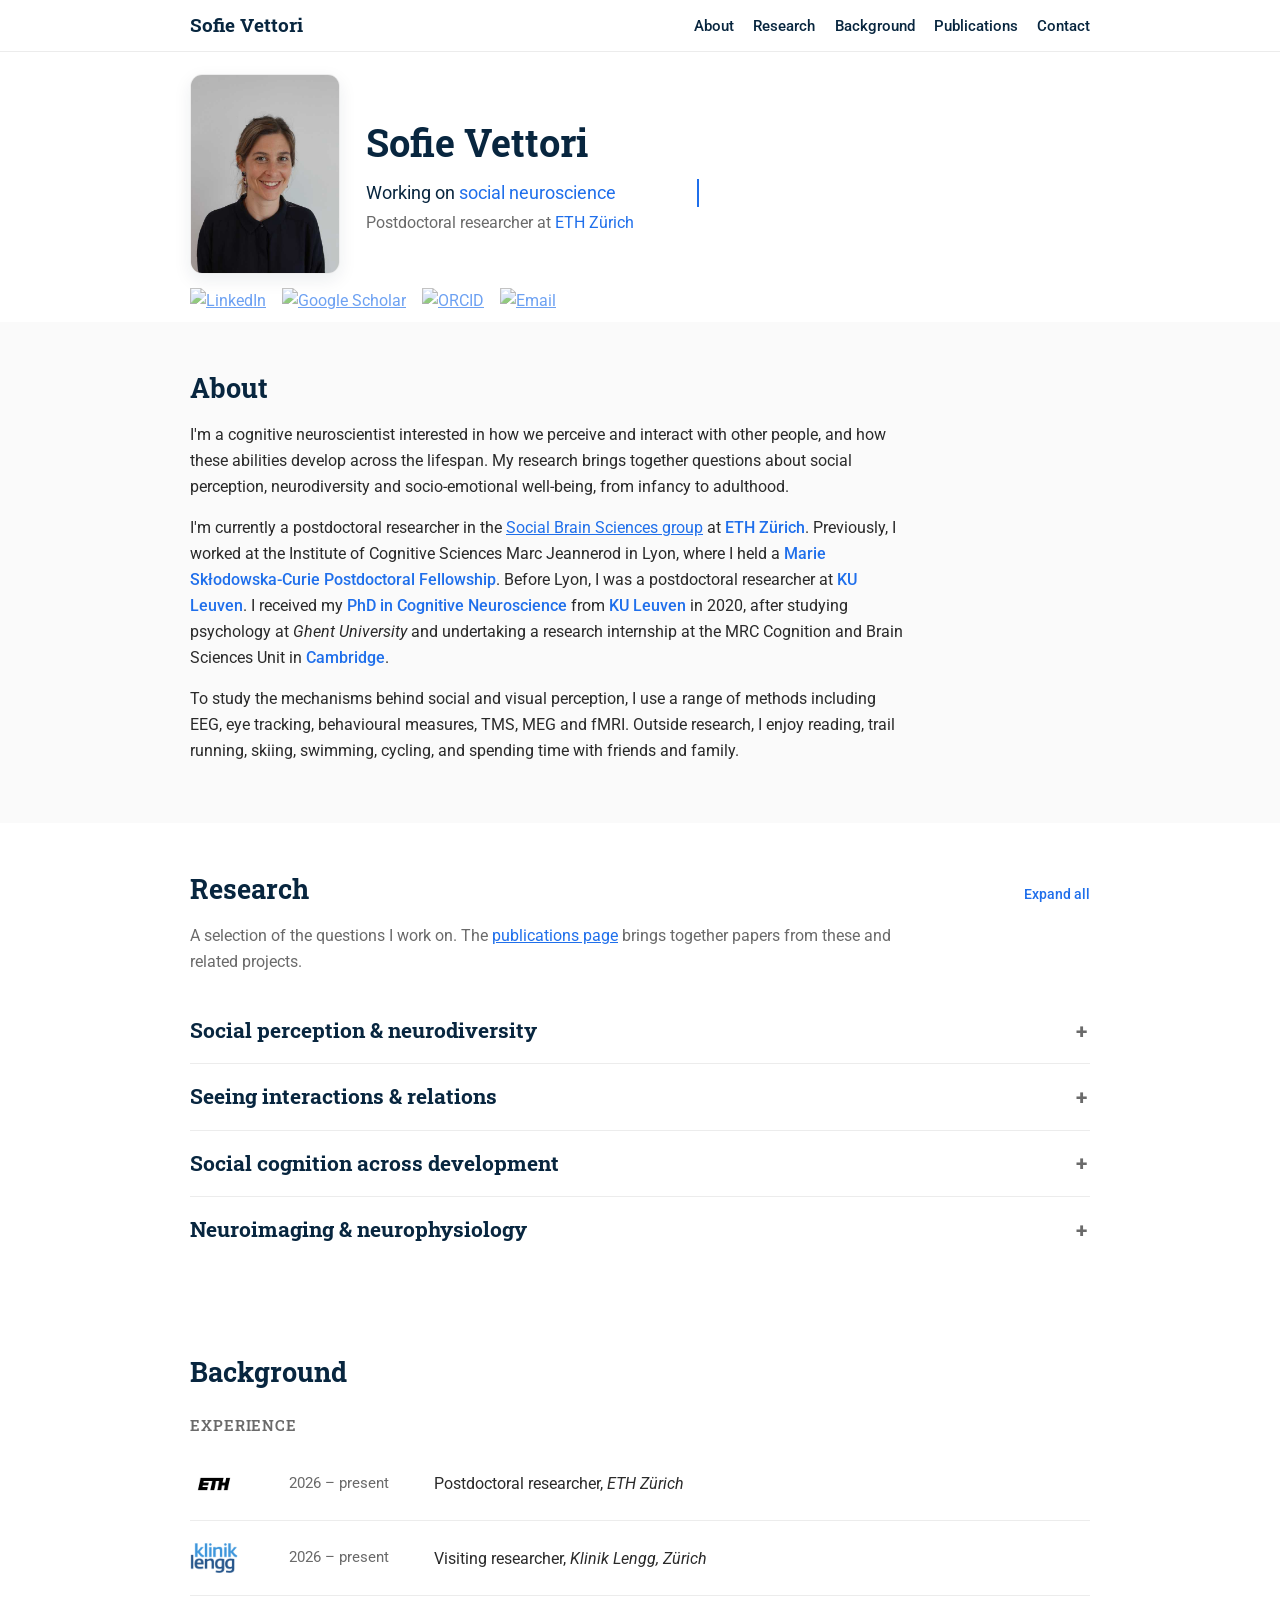
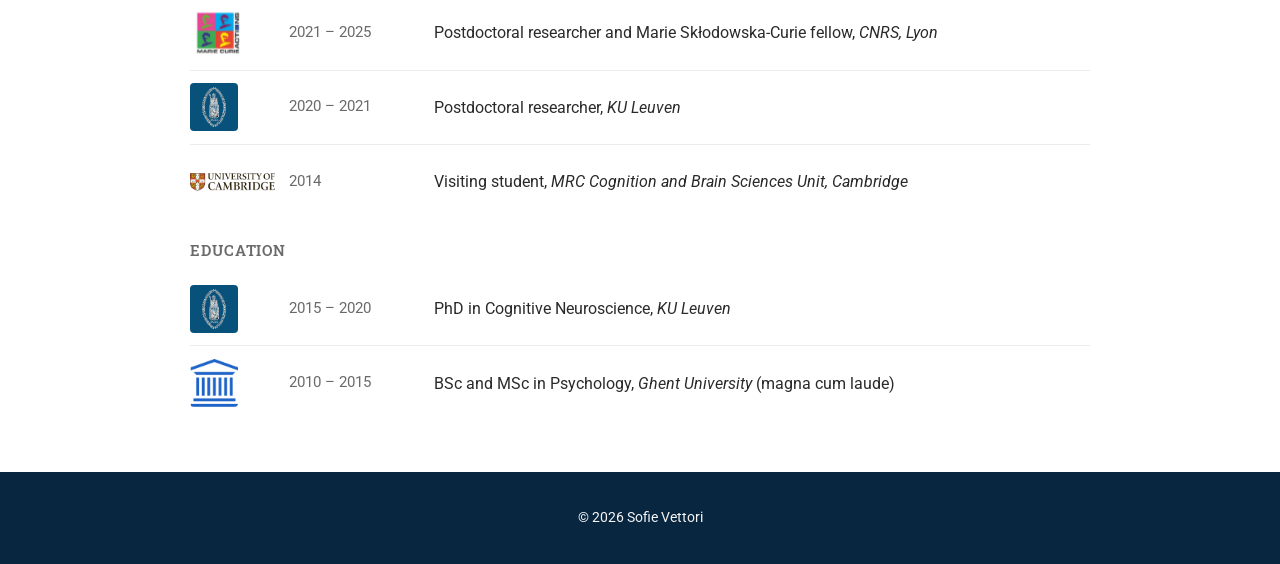
==== commit 33d74084: "Use recognizable Marie Curie Actions logo" ====
--- a/index.html
+++ b/index.html
@@ -9,7 +9,7 @@
     <link rel="preconnect" href="https://fonts.googleapis.com" />
     <link rel="preconnect" href="https://fonts.gstatic.com" crossorigin />
     <link href="https://fonts.googleapis.com/css?family=Roboto:300,400,500,700|Roboto+Slab:300,400,500,700&display=swap" rel="stylesheet" />
-    <link rel="stylesheet" href="css/style.css?v=9" />
+    <link rel="stylesheet" href="css/style.css?v=10" />
 </head>
 <body>
     <header id="home" class="hero-section">
@@ -44,7 +44,7 @@
             <details class="topic"><summary>Neuroimaging &amp; neurophysiology</summary><div class="topic-content"><p>I use complementary methods to investigate how the brain supports perception and social cognition. These include frequency-tagging EEG to measure the timing of neural responses, eye tracking to study visual attention, and fMRI and MEG to examine brain activity. I have also used TMS alongside muscle recordings to investigate responses to social scenes. Combining methods helps connect neural responses with perception and behaviour.</p><img src="images/neuroscience-methods.png" alt="Illustration of MEG, fMRI, EEG and TMS equipment" loading="lazy" width="1536" height="1024" /></div></details>
         </div></section>
         <section id="background" class="education-section"><div class="container"><h2>Background</h2>
-            <h3 class="subhead">Experience</h3><ul class="timeline"><li><img class="institution-icon" src="images/institutions/eth.png" alt="" width="48" height="48" /><span class="date">2026 – present</span><span class="role">Postdoctoral researcher, <em>ETH Zürich</em></span></li><li><img class="institution-icon" src="images/institutions/lengg.png" alt="" width="48" height="48" /><span class="date">2026 – present</span><span class="role">Visiting researcher, <em>Klinik Lengg, Zürich</em></span></li><li><img class="institution-icon institution-icon-msca" src="images/institutions/msca.png" alt="" width="48" height="48" /><span class="date">2021 – 2025</span><span class="role">Postdoctoral researcher and Marie Skłodowska-Curie fellow, <em>CNRS, Lyon</em></span></li><li><img class="institution-icon institution-icon-ku" src="images/institutions/kuleuven.png" alt="" width="48" height="48" /><span class="date">2020 – 2021</span><span class="role">Postdoctoral researcher, <em>KU Leuven</em></span></li><li><img class="institution-icon institution-icon-cambridge" src="images/institutions/cambridge-full.webp" alt="" width="48" height="48" /><span class="date">2014</span><span class="role">Visiting student, <em>MRC Cognition and Brain Sciences Unit, Cambridge</em></span></li></ul>
+            <h3 class="subhead">Experience</h3><ul class="timeline"><li><img class="institution-icon" src="images/institutions/eth.png" alt="" width="48" height="48" /><span class="date">2026 – present</span><span class="role">Postdoctoral researcher, <em>ETH Zürich</em></span></li><li><img class="institution-icon" src="images/institutions/lengg.png" alt="" width="48" height="48" /><span class="date">2026 – present</span><span class="role">Visiting researcher, <em>Klinik Lengg, Zürich</em></span></li><li><img class="institution-icon institution-icon-msca" src="images/institutions/msca-popart.jpg" alt="" width="48" height="48" /><span class="date">2021 – 2025</span><span class="role">Postdoctoral researcher and Marie Skłodowska-Curie fellow, <em>CNRS, Lyon</em></span></li><li><img class="institution-icon institution-icon-ku" src="images/institutions/kuleuven.png" alt="" width="48" height="48" /><span class="date">2020 – 2021</span><span class="role">Postdoctoral researcher, <em>KU Leuven</em></span></li><li><img class="institution-icon institution-icon-cambridge" src="images/institutions/cambridge-full.webp" alt="" width="48" height="48" /><span class="date">2014</span><span class="role">Visiting student, <em>MRC Cognition and Brain Sciences Unit, Cambridge</em></span></li></ul>
             <h3 class="subhead">Education</h3><ul class="timeline"><li><img class="institution-icon institution-icon-ku" src="images/institutions/kuleuven.png" alt="" width="48" height="48" /><span class="date">2015 – 2020</span><span class="role">PhD in Cognitive Neuroscience, <em>KU Leuven</em></span></li><li><img class="institution-icon" src="images/institutions/ghent.png" alt="" width="48" height="48" /><span class="date">2010 – 2015</span><span class="role">BSc and MSc in Psychology, <em>Ghent University</em> (magna cum laude)</span></li></ul>
         </div></section>
     </main>
--- a/css/style.css
+++ b/css/style.css
@@ -458,4 +458,4 @@
 
 .timeline .institution-icon-cambridge { width: 85px; height: 48px; }
 
-.timeline .institution-icon-msca { width: 75px; height: 48px; }
+.timeline .institution-icon-msca { width: 58px; height: 48px; transform: scale(1.35); transform-origin: center; }
